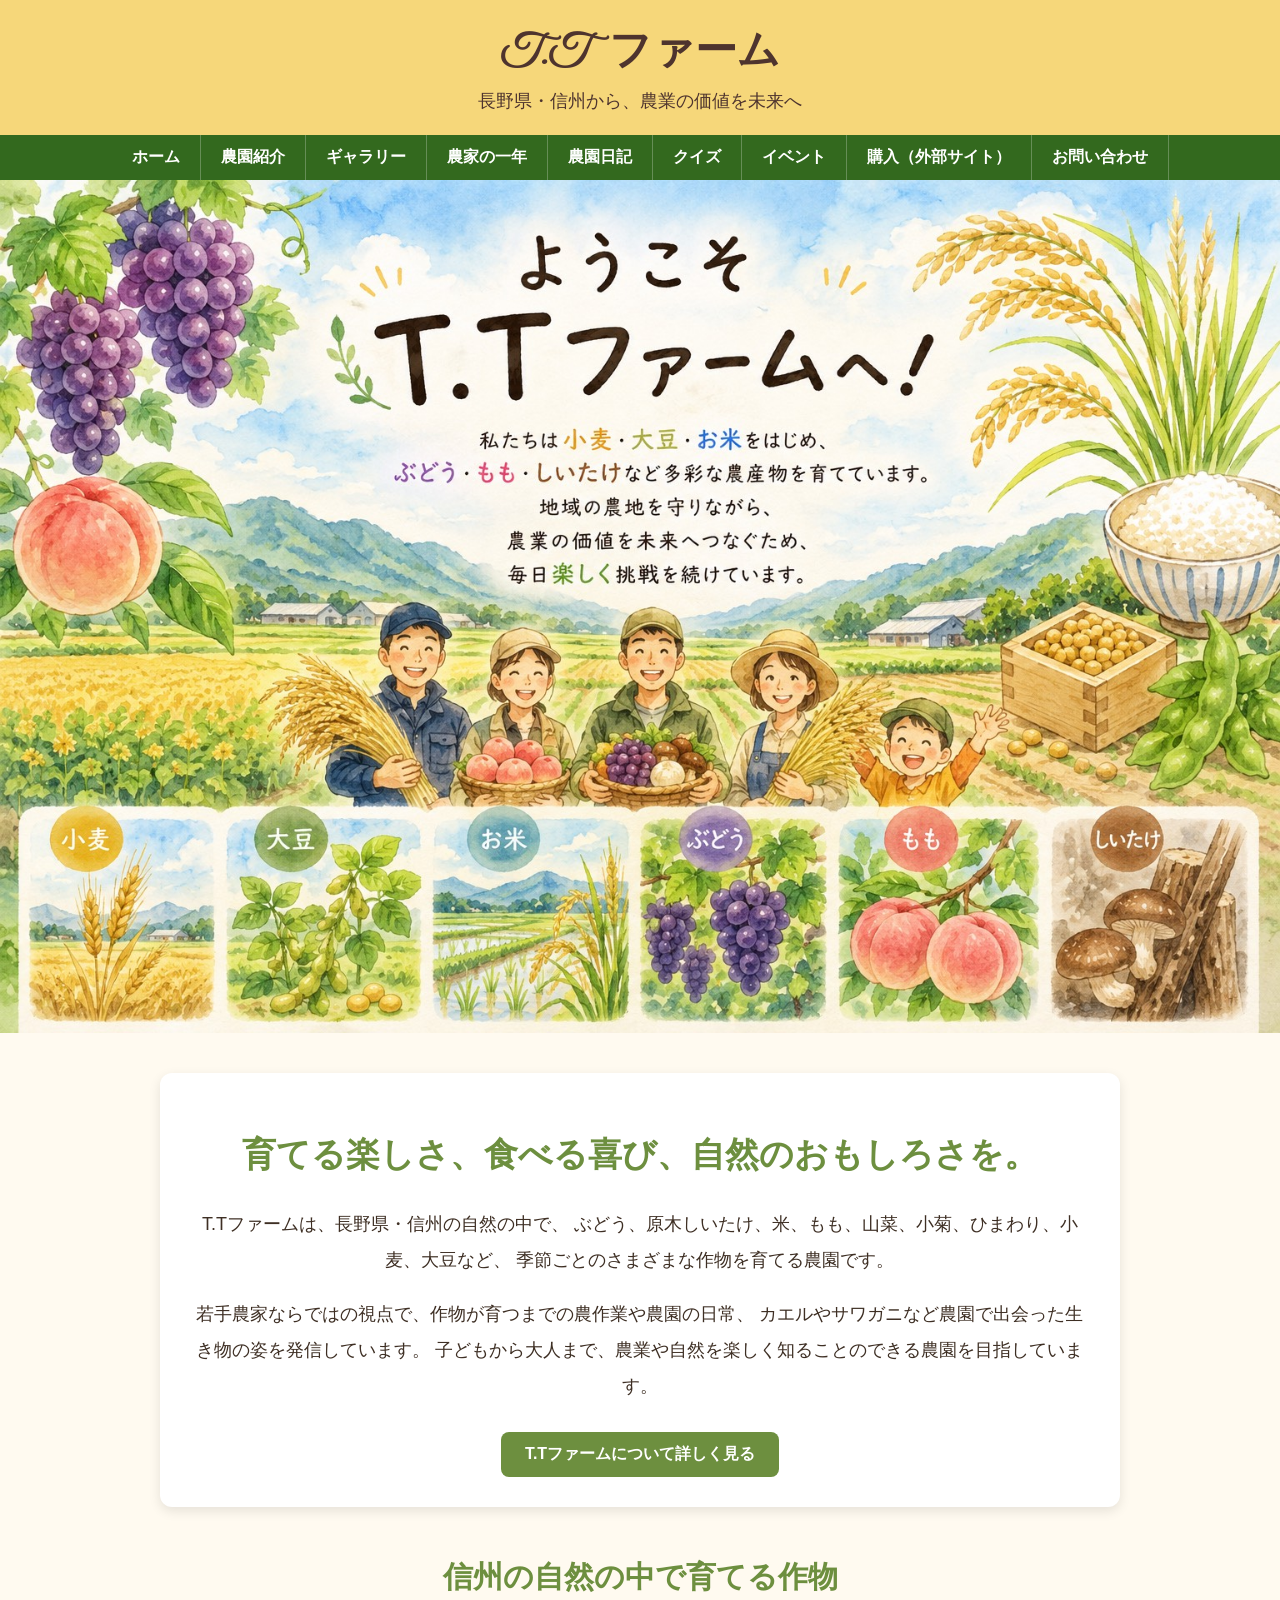
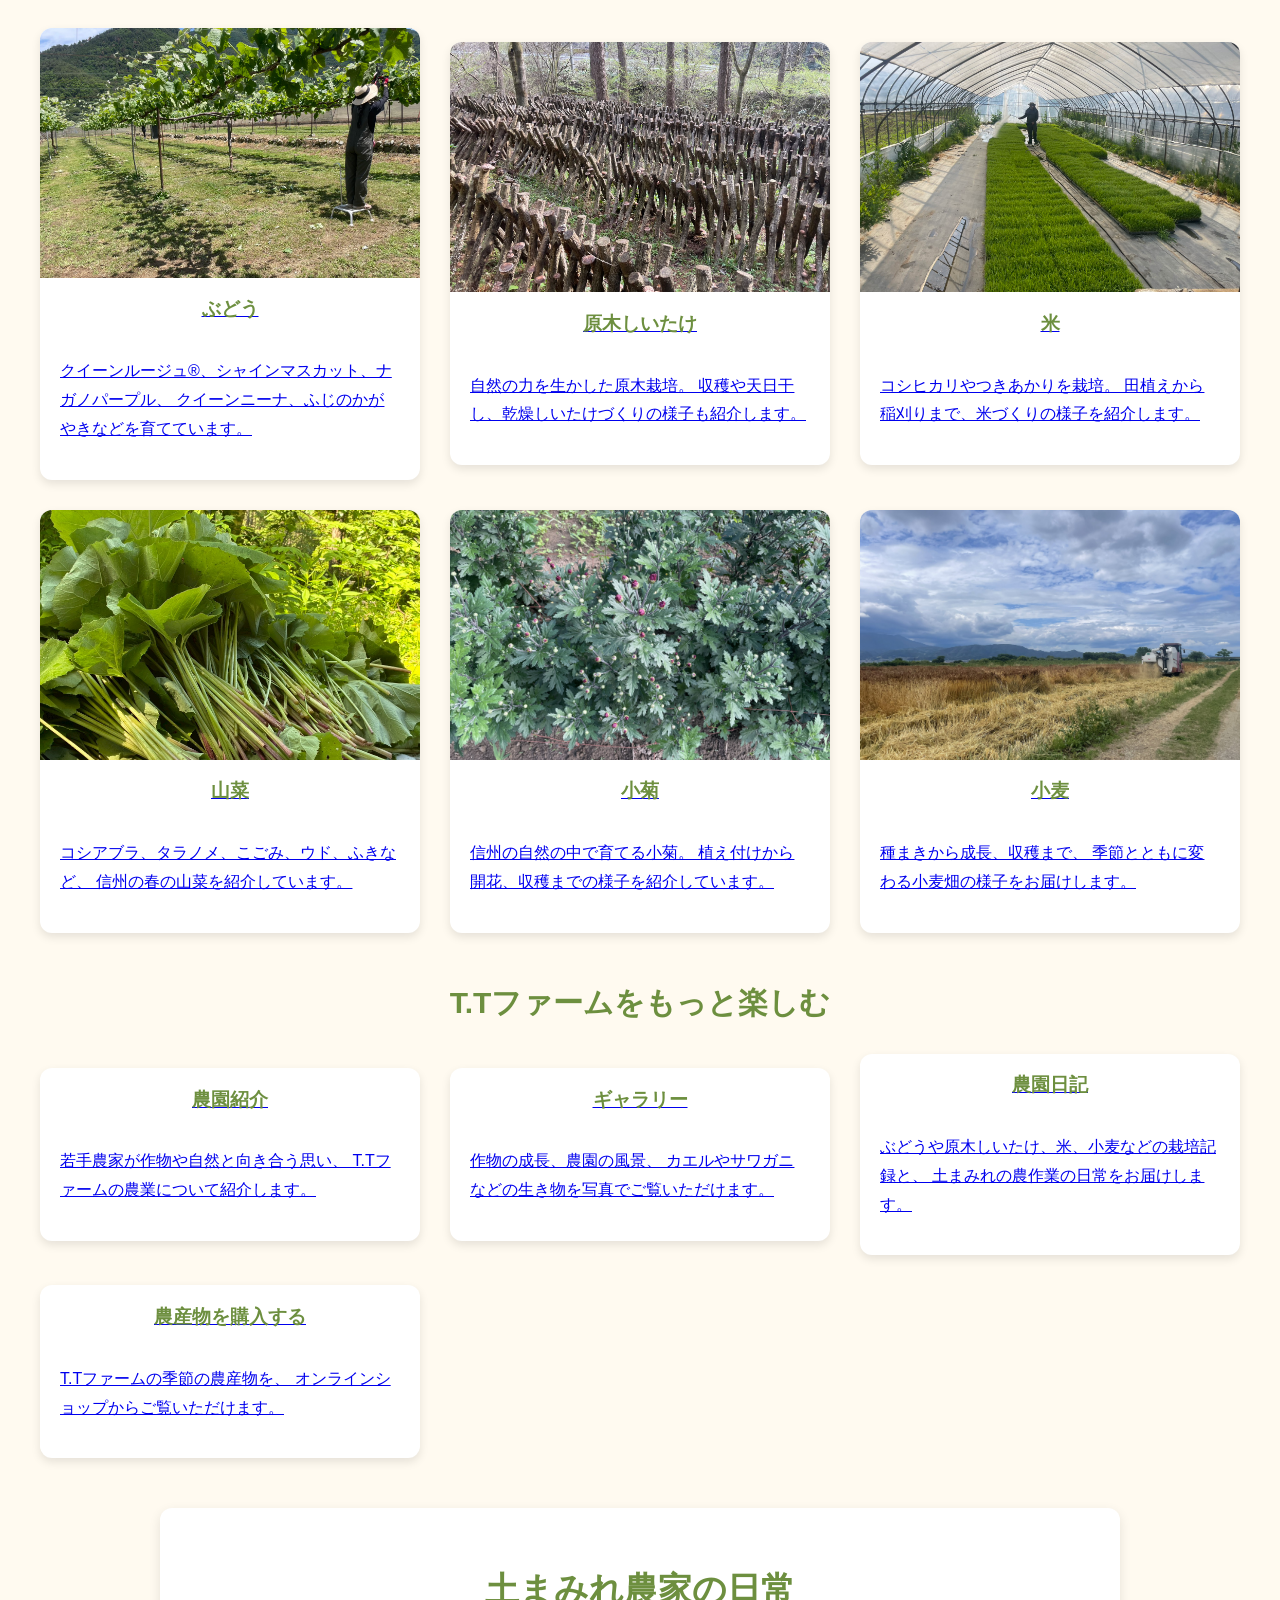
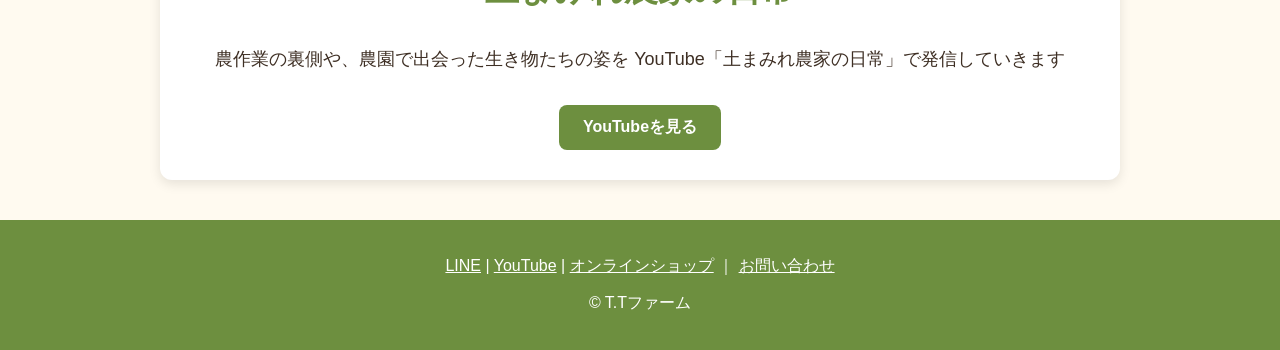
==== index.html @ b7b76517 "サイト更新" ====
<!DOCTYPE html>
<html lang="ja">
    <head>
        <meta charset="UTF-8">
        <meta name="viewport"
        content="width=device-width, initial-scale=1.0">
        <title>T.Tファーム｜長野県・信州の農園</title>

        <meta name="description" content="T.Tファームは長野県・信州でぶどう、原木しいたけ、米、もも、山菜、小菊、ひまわり、小麦、大豆などを育てる農園です。若手農家が農園日記や生き物の写真を通して、農業と自然の魅力を発信しています。">

        <link rel="canonical" href="https://tt-farm.com/">
        <link rel="preconnect" href="https://fonts.googleapis.com">
        <link rel="preconnect" href="https://fonts.gstatic.com" crossorigin>
        <link href="https://fonts.googleapis.com/css2?family=Great+Vibes&display=swap" rel="stylesheet">
        
        <!-- OGP -->
        <meta property="og:type" content="website">
        <meta property="og:site_name" content="T.Tファーム">
        <meta property="og:title" content="T.Tファーム｜長野県・信州の農園">
        <meta property="og:description"
        content="ぶどう、原木しいたけ、米、もも、山菜、小菊、ひまわり、小麦、大豆などを育てるT.Tファーム。農園日記や生き物の写真を通して、農業と自然の魅力を発信しています。">
        <meta property="og:url" content="https://tt-farm.com/">
        <meta property="og:image" content="https://tt-farm.com/images/main.jpg">
        <meta property="og:image:alt" content="T.Tファームの作物と農園の風景">
        <meta property="og:locale" content="ja_JP">

        <!-- Xなどで共有されたときの表示 -->
        <meta name="twitter:card" content="summary_large_image">
        <meta name="twitter:title" content="T.Tファーム｜長野県・信州の農園">
        <meta name="twitter:description"
        content="若手農家が作物を育て、農園の日常や生き物、農業の魅力を発信しています。">
        <meta name="twitter:image" content="https://tt-farm.com/images/main.jpg">

        <style>
            body{
                margin:0;
                font-family:"Yu Gothic","Hiragino Sans",sans-serif;
                background:#fffaf0;
                color:#3e2f24
            }

            header{
                background:#f6d77a;
                color:#4e342e;
                text-align:center;
                padding:22px;
            }

            header h1{
                margin:0;
                font-size:42px;
            }
            
            .logo-tt{
                font-family:'Great Vibes',cursive;
                margin-right:10px;
            }

            .logo-ja{
                font-family:"Yu Gothic","Hiragino Sans",sans-serif;
                font-weight:bold;
            }
             
            header p{
                margin:8px 0 0;
                font-size:18px;
            }

            .menu-button{
                display:none;
                position:fixed;
                top:30px;
                left:15px;
                z-index:1001;
                background:#33691E;
                color:white;
                border:none;
                font-size:28px;
                padding:8px 14px;
                cursor:pointer;
                border-radius:6px;
            }

            nav{
                background:#33691E;
                display:flex;
                justify-content:center;
                flex-wrap:wrap;
            }

            nav a{
                color:white;
                text-decoration:none;
                padding:12px 20px;
                font-weight:bold;
                border-right:1px solid
                rgba(255,255,255,0.25);
            }
            nav a:hover{
                background:#558B2F;
            }

            @media(max-width:768px){

                .menu-button{
                    display:block;
                }

                nav{
                    position:fixed;
                    top:0;
                    left:-260px;
                    width:240px;
                    height:100vh;
                    background:#33691E;
                    display:flex;
                    flex-direction:column;
                    justify-content:flex-start;
                    padding-top:70px;
                    transition:0.3s;
                    z-index:1000;
                }

                nav.open{
                    left:0;
                }

                nav a{
                    border-right:none;
                    border-bottom:1px solid rgba(255,255,255,0.25);
                    text-align:left;
                    padding:16px 20px;
                }
            }

            .hero{
                width:100%;                
            }

            .hero img{
                display:block;
                width:100%;
                height:auto;
            }
    
            .message{
                max-width:900px;
                margin:40px auto;
                padding:30px;
                text-align:center;
                background:white;
                border-radius:12px;
                box-shadow:0 4px 12px rgba(0,0,0,0.1);
            }

            .message h2{
                color:#6d8f3f;
                font-size:34px;
            }

            .message p{
                font-size:18px;
                line-height:2;
            }

            .main-link{
                display:inline-block;
                margin-top:10px;
                padding:12px 24px;
                border-radius:8px;
                background:#6d8f3f;
                color:white;
                text-decoration:none;
                font-weight:bold;
            }

            .main-link:hover{
                background:#33691E;
            }

            .home-section{
                max-width:1200px;
                margin:50px auto;
                padding:0 20px;
            }

            .home-section > h2{
                text-align:center;
                color:#6d8f3f;
                font-size:30px;
                margin-bottom:30px;
            }

            .cards{
                display:grid;
                grid-template-columns:repeat(3,1fr);
                gap:30px;
                align-items:stretch;
            }

            .card{
                max-width:500px;
                margin:auto;
                background:white;
                border-radius:12px;
                overflow:hidden;
                box-shadow:0 4px 10px rgba(0,0,0,0.1);
                display:flex;
                flex-direction:column;
            }

            .card img{
                width:100%;
                height:250px;
                object-fit:cover;
                display:block;
            }

            .card h3{
                text-align:center;
                color:#6d8f3f;
            } 

            .card p{
                padding:0 20px 20px;
                line-height:1.8;
                flex:1;
            }

            .link-card{
                cursor:pointer;
            }

            .link-card:hover{
                transform:translateY(-4px);
                transition:0.3s;
            }

            @media(max-width:900px){
                .cards{
                    grid-template-columns:repeat(2,1fr);
                }
            }

            @media(max-width:600px){
                .cards{
                    grid-template-columns:1fr;
                }
            }

            footer{
                background:#6d8f3f;
                color:white;
                text-align:center;
                padding:20px;
            }

            footer a{
                color:white;
            }

            @media(max-width:768px){
                header h1{
                    font-size:30px;
                }
                
                nav a{
                    width:100%;
                    text-align:center;
                    border-bottom:1px solid
                    rgba(255,255,255,0.2);
                }

                .message{
                    margin:25px 15px;
                }

                .message h2{
                    font-size:26px;
                }
            }
        </style>
        <!-- Google tag (gtag.js) -->
        <script async src="https://www.googletagmanager.com/gtag/js?id=G-S2LG05GGPD"></script>
        <script>
            window.dataLayer = window.dataLayer || [];
            function gtag(){dataLayer.push(arguments);}gtag('js',new Date());
            gtag('config', 'G-S2LG05GGPD');
        </script>
    </head>

    <body>

        <header>
            <h1>
                <span class="logo-tt">T.T</span>
                <span class="logo-ja">ファーム</span>
            </h1>
            <p>長野県・信州から、農業の価値を未来へ</p>
        </header>

        <button class="menu-button"
        onclick="toggleMenu()">≡</button>

        <nav id="nav-menu">
            <a href="index.html">ホーム</a>
            <a href="about.html">農園紹介</a>
            <a href="gallery.html">ギャラリー</a>
            <a href="year.html">農家の一年</a>
            <a href="diary.html">農園日記</a>
            <a href="quiz.html">クイズ</a>
            <a href="event.html">イベント</a>
            <a href="https://ttfarm.theshop.jp" target="_blank">購入（外部サイト）</a>
            <a href="contact.html">お問い合わせ</a>
        </nav>

        <section class="hero">
            <img src="images/main.jpg" alt="長野県・信州で農産物を育てるT.Tファーム">
        </section>

        <section class="message">
            <h2>育てる楽しさ、食べる喜び、自然のおもしろさを。</h2>

            <p>
                T.Tファームは、長野県・信州の自然の中で、
                ぶどう、原木しいたけ、米、もも、山菜、小菊、ひまわり、小麦、大豆など、
                季節ごとのさまざまな作物を育てる農園です。
            </p>

            <p>
                若手農家ならではの視点で、作物が育つまでの農作業や農園の日常、
                カエルやサワガニなど農園で出会った生き物の姿を発信しています。
                子どもから大人まで、農業や自然を楽しく知ることのできる農園を目指しています。
            </p>

            <a class="main-link" href="about.html">T.Tファームについて詳しく見る</a>
        </section>

        <section class="home-section">
            <h2>信州の自然の中で育てる作物</h2>
            <div class="cards">
                <a class="card link-card" href="gallery.html?category=grape">
                    <img src="images/grape.jpg" alt="長野県・信州で育てるT.Tファームのぶどう">
                    <h3>ぶどう</h3>
                    <p>
                        クイーンルージュ®、シャインマスカット、ナガノパープル、
                        クイーンニーナ、ふじのかがやきなどを育てています。
                    </p>
                </a>

                <a class="card link-card" href="gallery.html?category=shiitake">
                    <img src="images/shiitake.jpg" alt="T.Tファームで育てる原木しいたけ">
                    <h3>原木しいたけ</h3>
                    <p>
                        自然の力を生かした原木栽培。
                        収穫や天日干し、乾燥しいたけづくりの様子も紹介します。
                    </p>
                </a>

                <a class="card link-card" href="gallery.html?category=rice">
                    <img src="images/rice.jpg" alt="長野県・信州で育てるT.Tファームの米">
                    <h3>米</h3>
                    <p>
                        コシヒカリやつきあかりを栽培。
                        田植えから稲刈りまで、米づくりの様子を紹介します。
                    </p>
                </a>

                <a class="card link-card" href="gallery.html?category=sansai">
                    <img src="images/sansai.jpg" alt="長野県・信州で採れる春の山菜">
                    <h3>山菜</h3>
                    <p>
                        コシアブラ、タラノメ、こごみ、ウド、ふきなど、
                        信州の春の山菜を紹介しています。
                    </p>
                </a>

                <a class="card link-card" href="gallery.html?category=chrysanthemum">
                    <img src="images/chrysanthemum.jpg" alt="長野県・信州で育てるT.Tファームの小菊">
                    <h3>小菊</h3>
                    <p>
                        信州の自然の中で育てる小菊。
                        植え付けから開花、収穫までの様子を紹介しています。
                    </p>
                </a>

                <a class="card link-card" href="gallery.html?category=wheat">
                    <img src="images/wheat.jpg" alt="長野県・信州の畑で育つ小麦">
                    <h3>小麦</h3>
                    <p>
                        種まきから成長、収穫まで、
                        季節とともに変わる小麦畑の様子をお届けします。
                    </p>
                </a>
            </div>

        </section>
        
        <section class="home-section">
            <h2>T.Tファームをもっと楽しむ</h2>

            <div class="cards">
                <a class="card link-card" href="about.html">
                    <h3>農園紹介</h3>
                    <p>
                        若手農家が作物や自然と向き合う思い、
                        T.Tファームの農業について紹介します。
                    </p>
                </a>

                <a class="card link-card" href="gallery.html">
                    <h3>ギャラリー</h3>
                    <p>
                        作物の成長、農園の風景、
                        カエルやサワガニなどの生き物を写真でご覧いただけます。
                    </p>
                </a>

                <a class="card link-card" href="diary.html">
                    <h3>農園日記</h3>
                    <p>
                        ぶどうや原木しいたけ、米、小麦などの栽培記録と、
                        土まみれの農作業の日常をお届けします。
                    </p>
                </a>

                <a class="card link-card" href="https://ttfarm.theshop.jp" target="_blank" rel="noopener noreferrer">
                    <h3>農産物を購入する</h3>
                    <p>
                        T.Tファームの季節の農産物を、
                        オンラインショップからご覧いただけます。
                    </p>
                </a>
            </div>

        </section>

        <section class="message">
            <h2>土まみれ農家の日常</h2>
            <p>
                農作業の裏側や、農園で出会った生き物たちの姿を
                YouTube「土まみれ農家の日常」で発信していきます
            </p>
            <a class="main-link" href="https://youtube.com/channel/UCWCrfZPdQvZXiJXD6ffQQnA?si=4Xva8m6RVkRZvQrc" target="_blank" rel="noopener noreferrer">
                YouTubeを見る
            </a>
        </section>
     
        <footer>
            <p>
                <a href="https://lin.ee/XFZeWaB">LINE</a> |
                <a href="https://youtube.com/channel/UCWCrfZPdQvZXiJXD6ffQQnA?si=4Xva8m6RVkRZvQrc">YouTube</a> |
                <a href="https://ttfarm.theshop.jp">オンラインショップ</a> ｜
                <a href="contact.html">お問い合わせ</a>
            </p>

            <p>© T.Tファーム</p>
        </footer>
       
        <script>
            function toggleMenu(){
                const menu =
                document.getElementById("nav-menu");
                menu.classList.toggle("open");
            }
        </script>

    </body>
</html>
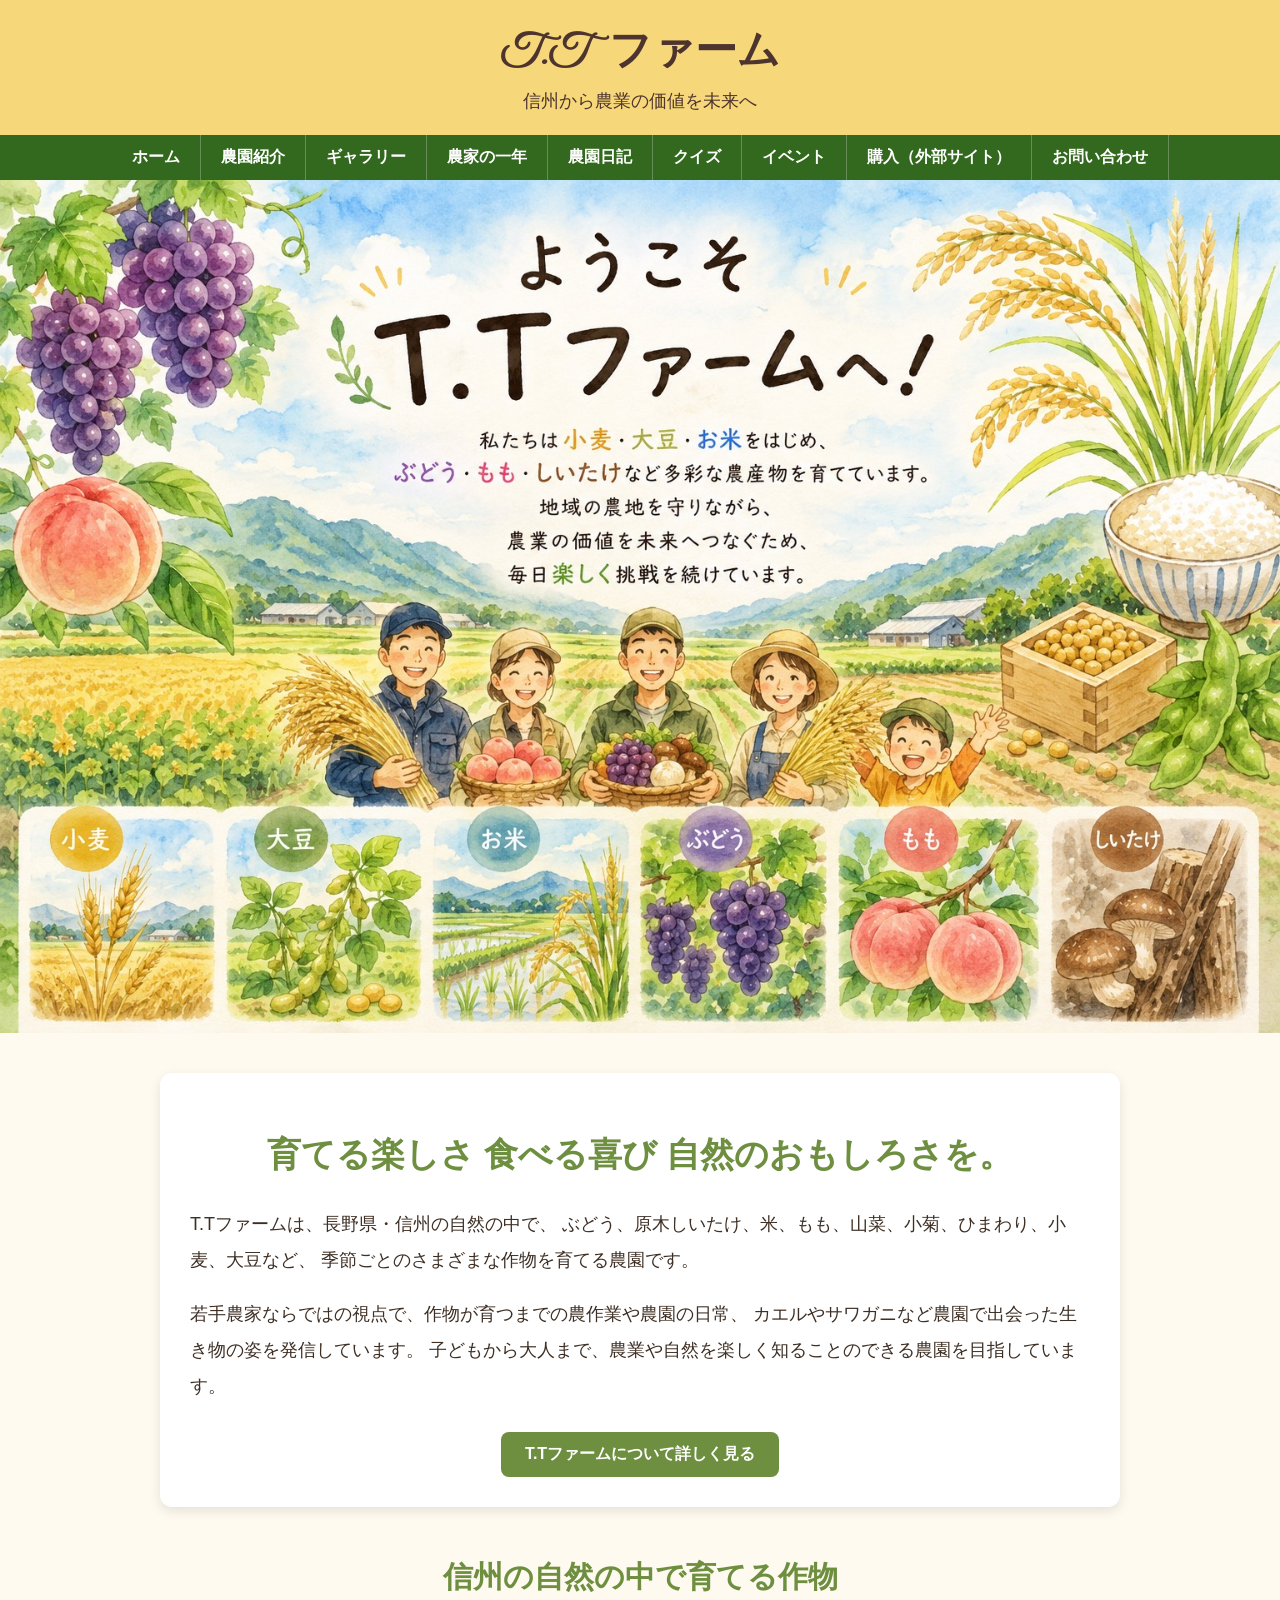
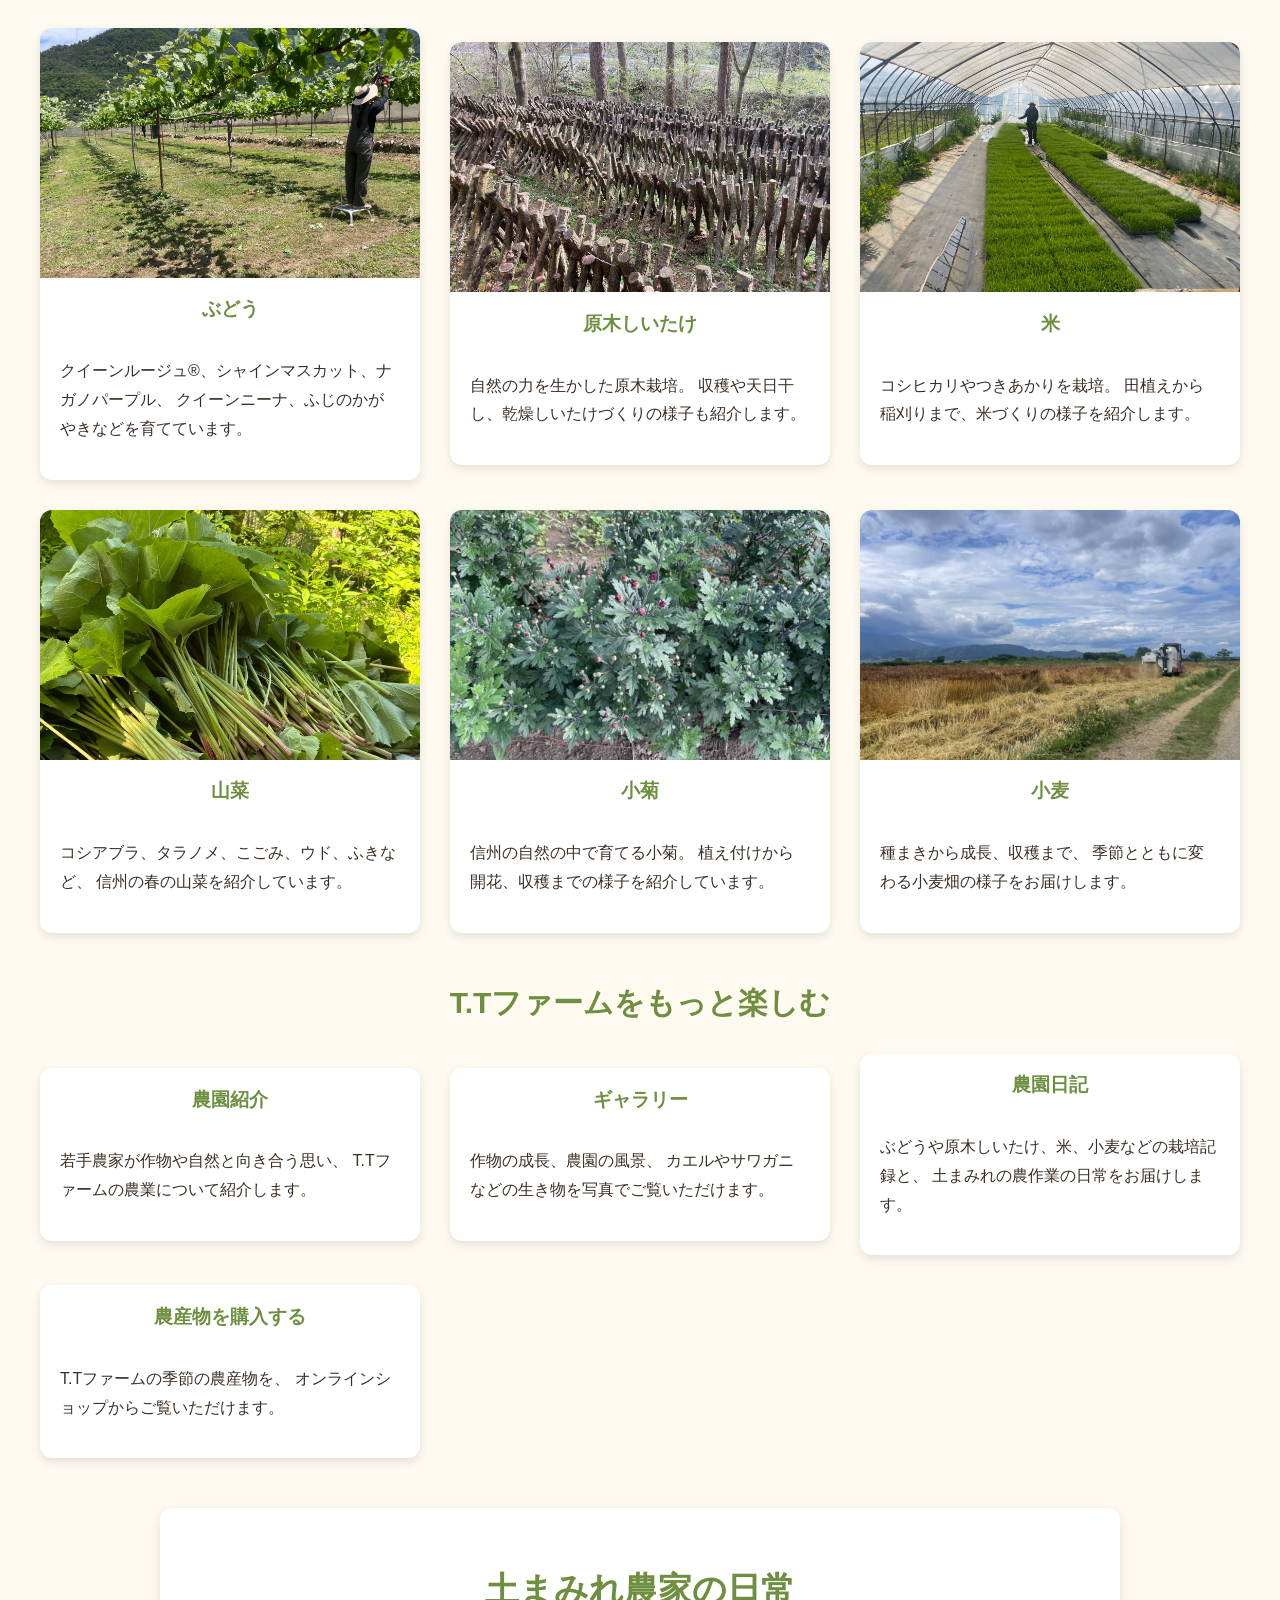
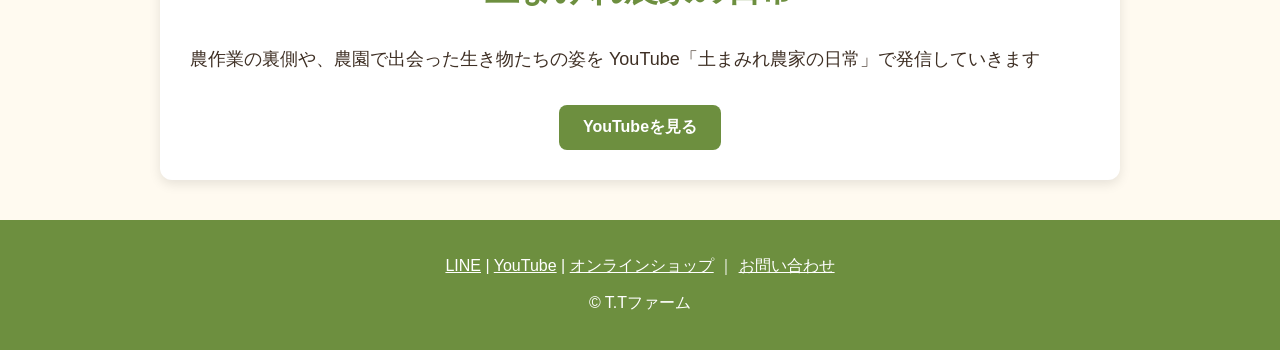
==== commit 3e12ad44: "サイト更新" ====
--- a/index.html
+++ b/index.html
@@ -161,6 +161,7 @@
             .message p{
                 font-size:18px;
                 line-height:2;
+                text-align:left;
             }
 
             .main-link{
@@ -207,6 +208,8 @@
                 box-shadow:0 4px 10px rgba(0,0,0,0.1);
                 display:flex;
                 flex-direction:column;
+                color:#3e2f24;
+                text-decoration:none;
             }
 
             .card img{
@@ -296,7 +299,7 @@
                 <span class="logo-tt">T.T</span>
                 <span class="logo-ja">ファーム</span>
             </h1>
-            <p>長野県・信州から、農業の価値を未来へ</p>
+            <p>信州から農業の価値を未来へ</p>
         </header>
 
         <button class="menu-button"
@@ -319,7 +322,9 @@
         </section>
 
         <section class="message">
-            <h2>育てる楽しさ、食べる喜び、自然のおもしろさを。</h2>
+            <h2>育てる楽しさ
+                食べる喜び
+                自然のおもしろさを。</h2>
 
             <p>
                 T.Tファームは、長野県・信州の自然の中で、
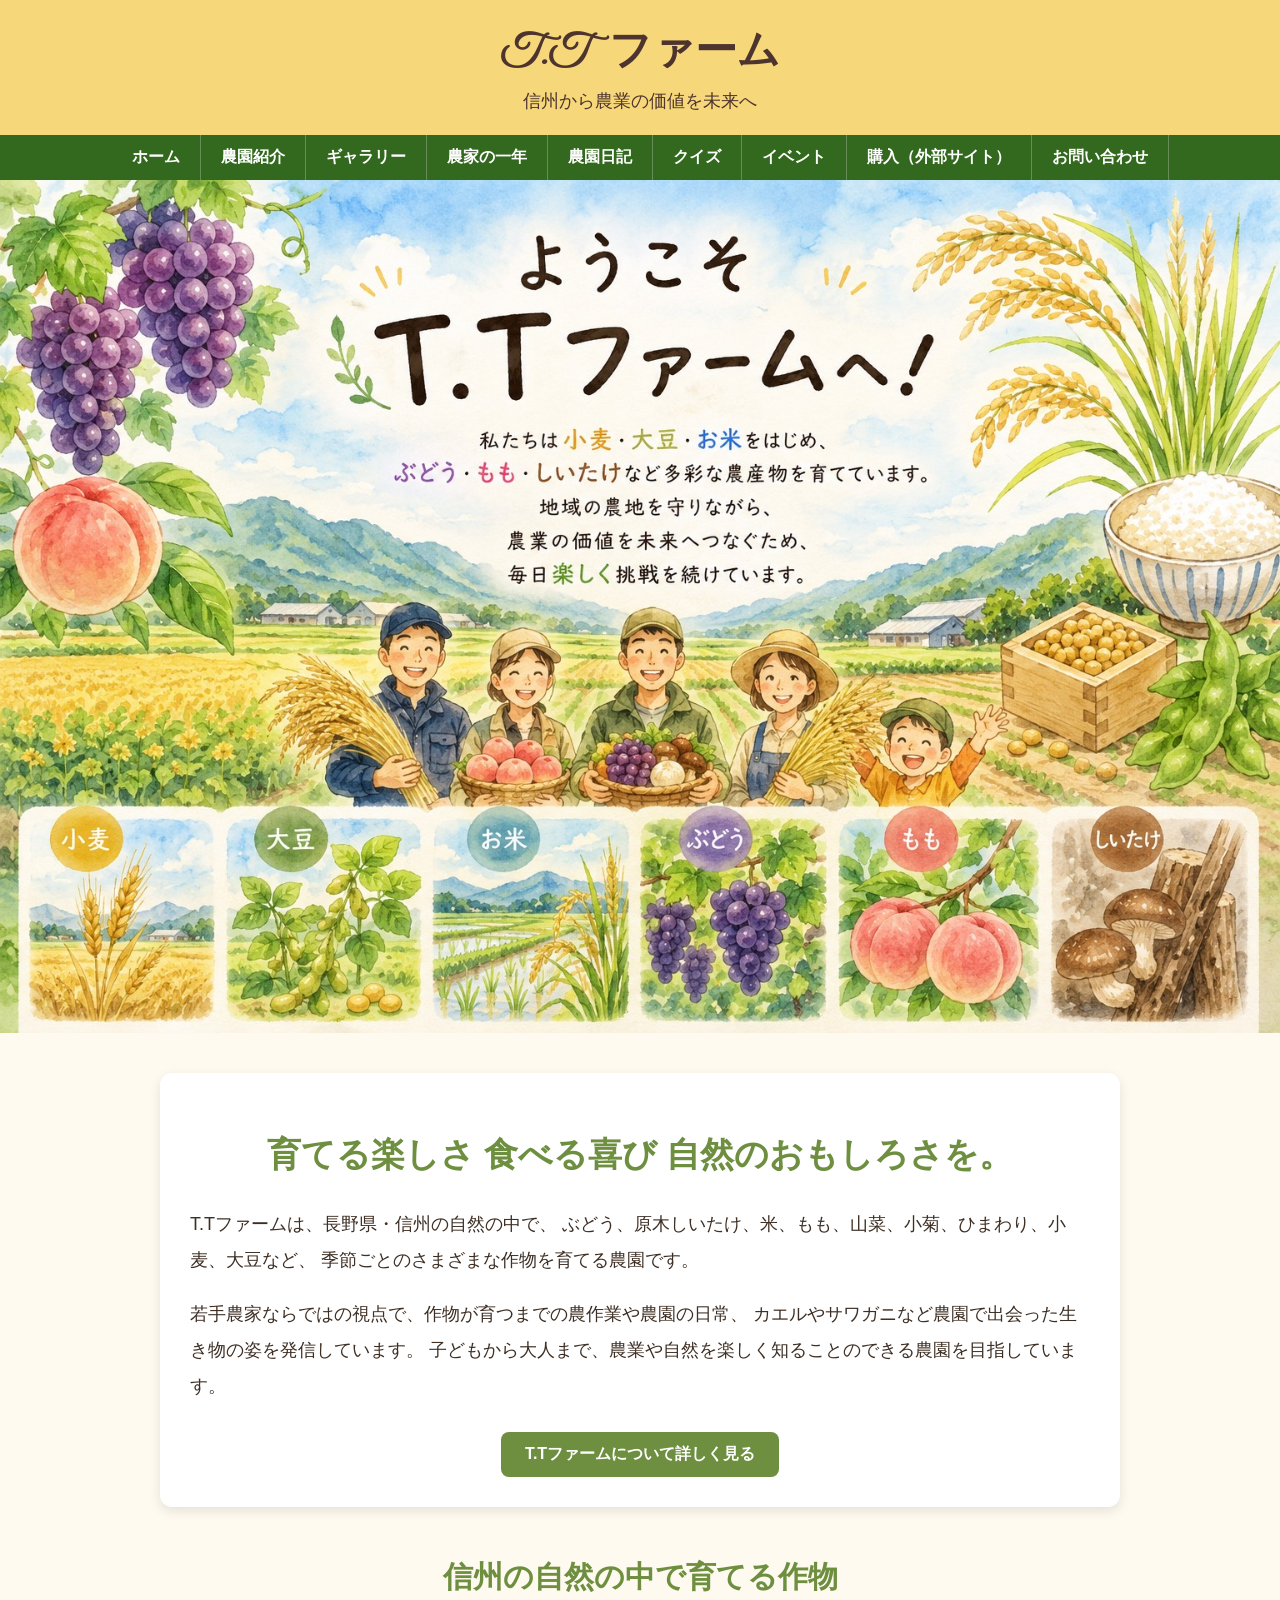
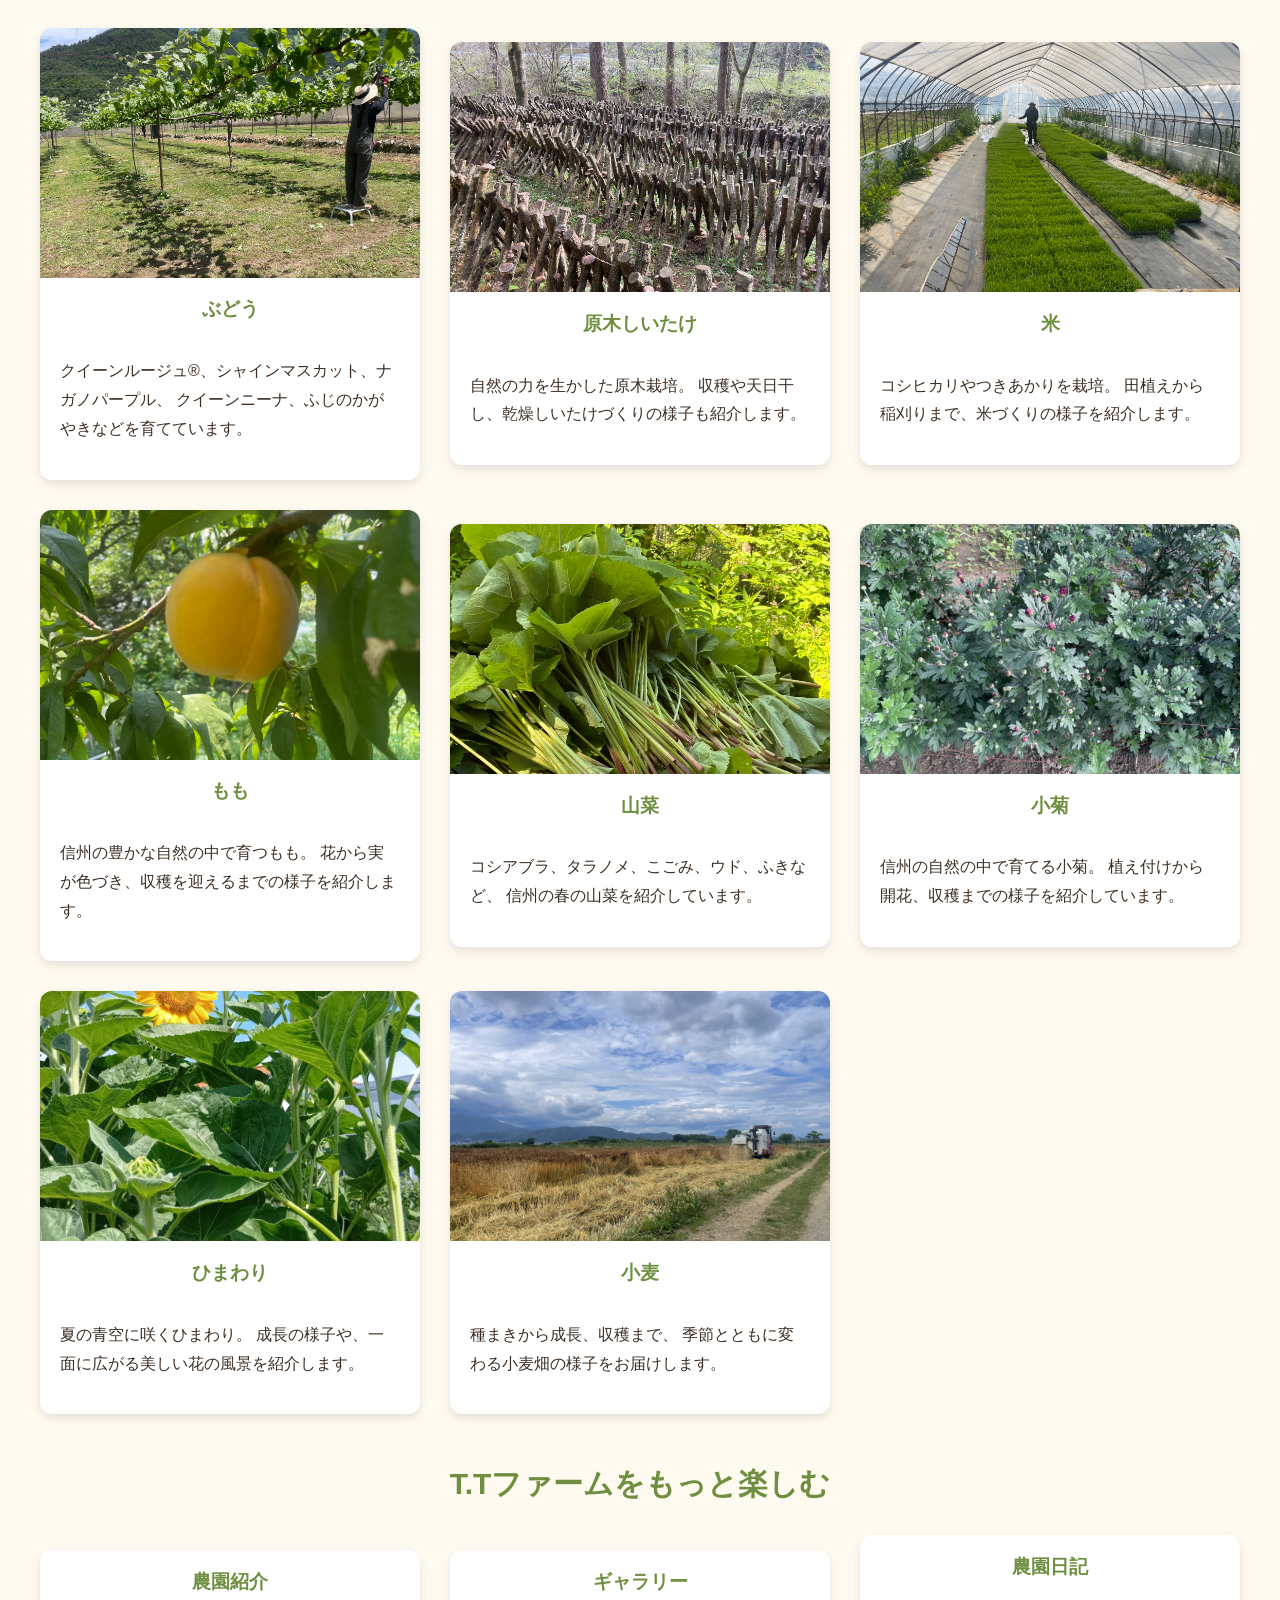
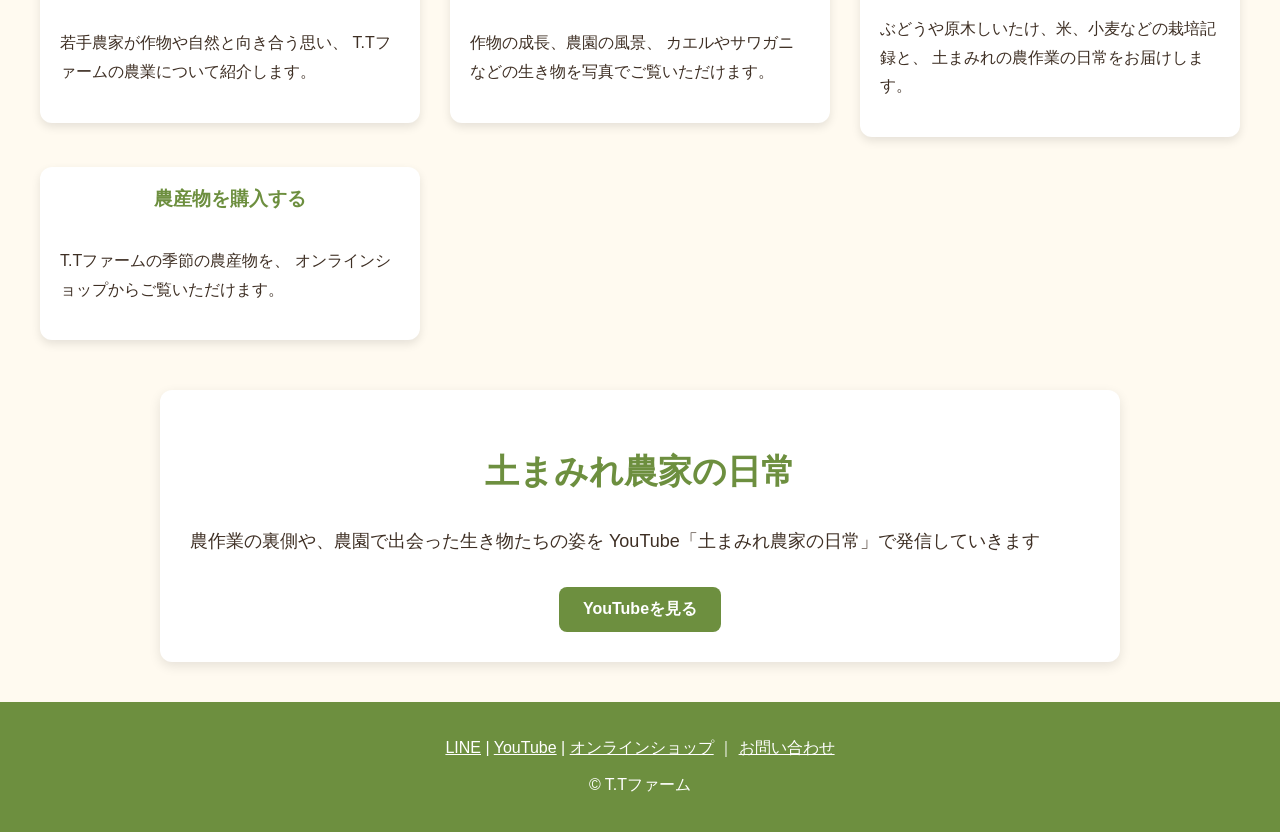
==== commit 3607d75d: "サイト更新" ====
--- a/index.html
+++ b/index.html
@@ -290,6 +290,73 @@
             function gtag(){dataLayer.push(arguments);}gtag('js',new Date());
             gtag('config', 'G-S2LG05GGPD');
         </script>
+        <script type="application/ld+json">
+            {
+                "@context": "https://schema.org",
+                "@type": "LocalBusiness",
+                "@id": "https://tt-farm.com/#localbusiness",
+
+                "name": "T.Tファーム",
+                "alternateName": "T.T Farm",
+
+                "description": "長野県で、ぶどう、原木しいたけ、米、もも、山菜、小麦、大豆、小菊、ひまわりなどを生産・販売する営農生産組合です。信州の豊かな自然の中で育てた農産物を全国へお届けするとともに、農業の魅力を伝える情報発信にも取り組んでいます。",
+
+                "url": "https://tt-farm.com/",
+
+                "logo": {
+                    "@type": "ImageObject",
+                    "url": "https://tt-farm.com/images/logo.jpg"
+                },
+
+                "image": [
+                    "https://tt-farm.com/images/main.jpg"
+                ],
+
+                "telephone": "+81-26-293-8062",
+
+                "address": {
+                    "@type": "PostalAddress",
+                    "postalCode": "388-8004",
+                    "addressRegion": "長野県",
+                    "addressLocality": "長野市",
+                    "streetAddress": "篠ノ井会３４５ー５",
+                    "addressCountry": "JP"
+                },
+
+                "hasMap": "https://maps.app.goo.gl/keGDidiptkLCkjaq7",
+
+                "areaServed": [
+                    {
+                        "@type": "AdministrativeArea",
+                        "name": "長野県"
+                    },
+                    {
+                        "@type": "Country",
+                        "name": "日本"
+                    }
+                ],
+
+                "knowsAbout": [
+                    "ぶどう栽培",
+                    "原木しいたけ栽培",
+                    "米づくり",
+                    "もも栽培",
+                    "山菜",
+                    "小麦栽培",
+                    "大豆栽培",
+                    "小菊栽培",
+                    "ひまわり栽培",
+                    "農産物販売"
+                ],
+
+                "sameAs": [
+                    "https://ttfarm.theshop.jp/",
+                    "https://lin.ee/XFZeWaB",
+                    "https://www.youtube.com/channel/UCWCrfZPdQvZXiJXD6ffQQnA?si=4Xva8m6RVkRZvQrc",
+                    "https://share.google/Ee8wyCU3ZFqq3oBSU"
+                ]
+            }
+        </script>
     </head>
 
     <body>
@@ -371,6 +438,15 @@
                     </p>
                 </a>
 
+                <a class="card link-card" href="gallery.html?category=peach">
+                    <img src="images/peach.jpg" alt="長野県・信州で育てるT.Tファームのもも">
+                    <h3>もも</h3>
+                    <p>
+                        信州の豊かな自然の中で育つもも。
+                        花から実が色づき、収穫を迎えるまでの様子を紹介します。
+                    </p>
+                </a>
+
                 <a class="card link-card" href="gallery.html?category=sansai">
                     <img src="images/sansai.jpg" alt="長野県・信州で採れる春の山菜">
                     <h3>山菜</h3>
@@ -386,6 +462,15 @@
                     <p>
                         信州の自然の中で育てる小菊。
                         植え付けから開花、収穫までの様子を紹介しています。
+                    </p>
+                </a>
+
+                <a class="card link-card" href="gallery.html?category=sunflower">
+                    <img src="images/sunflower.jpg" alt="長野県・信州で育てるT.Tファームのひまわり">
+                    <h3>ひまわり</h3>
+                    <p>
+                        夏の青空に咲くひまわり。
+                        成長の様子や、一面に広がる美しい花の風景を紹介します。
                     </p>
                 </a>
 
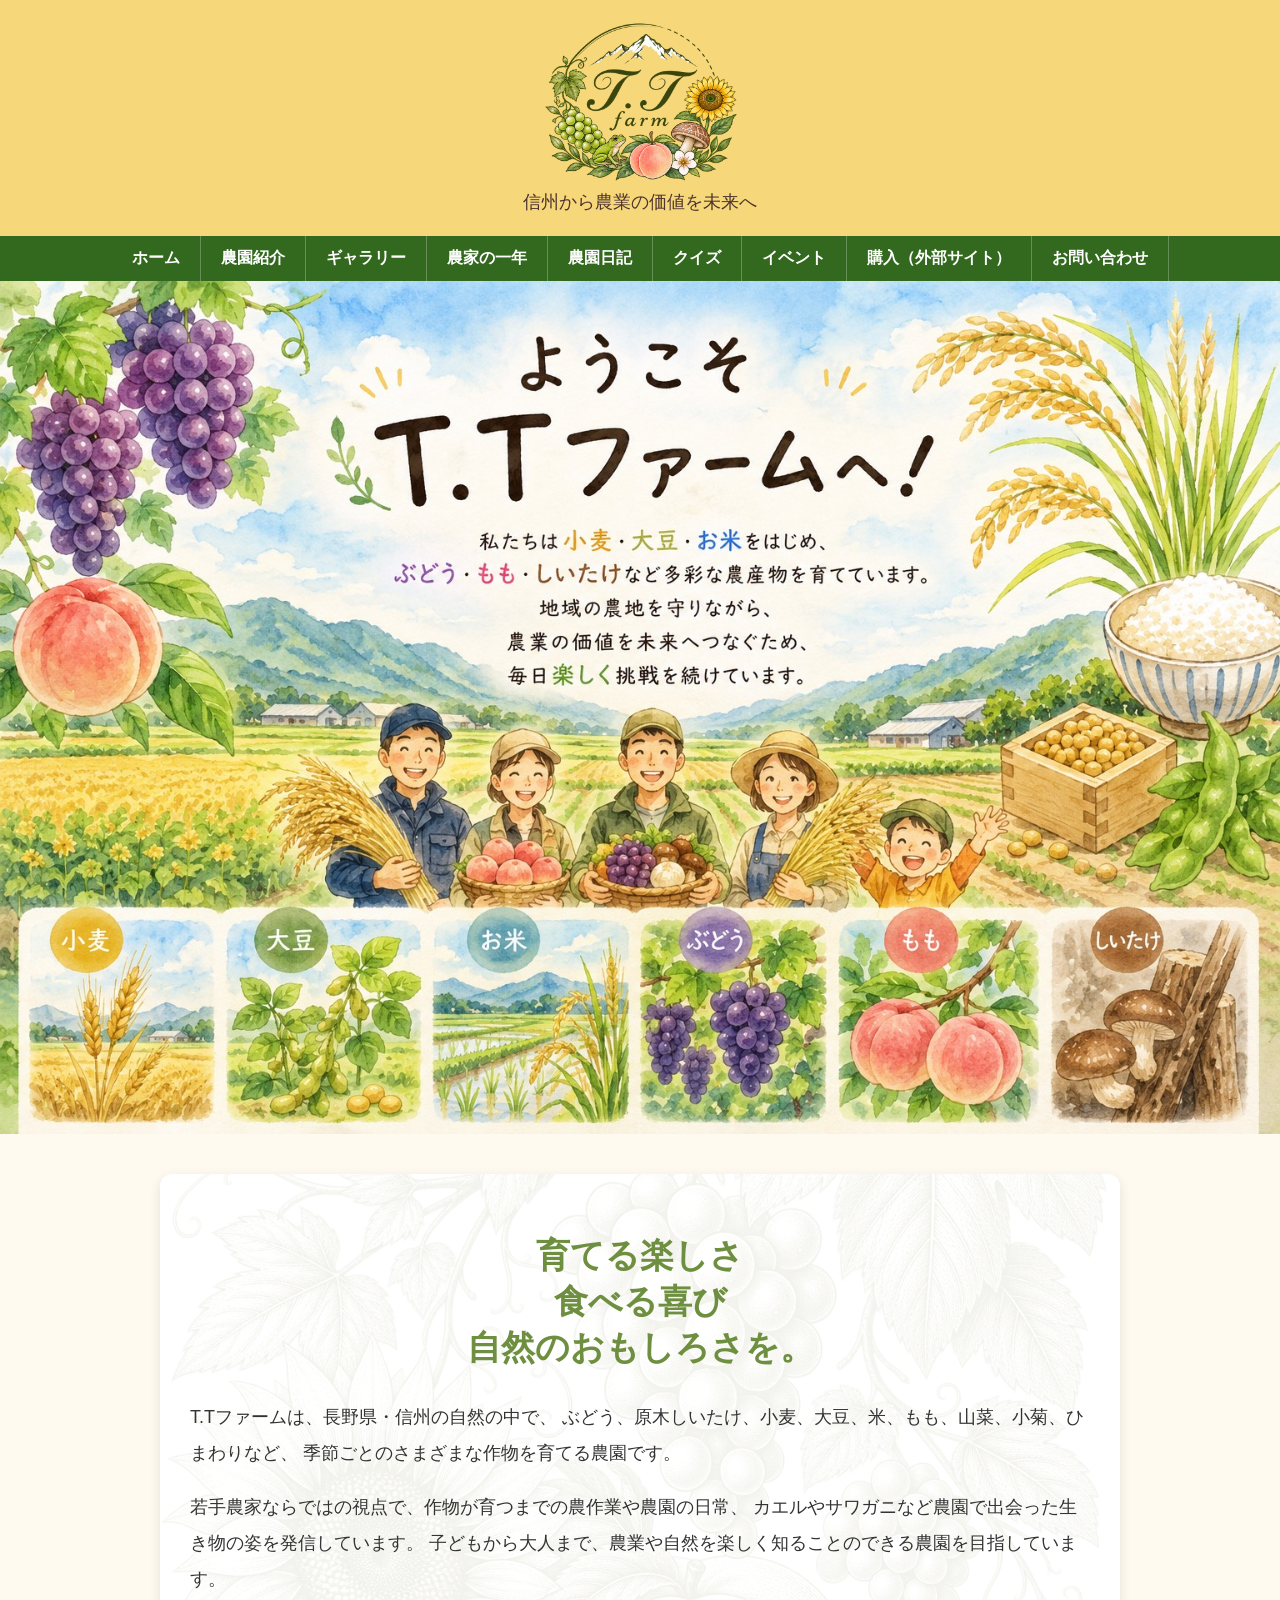
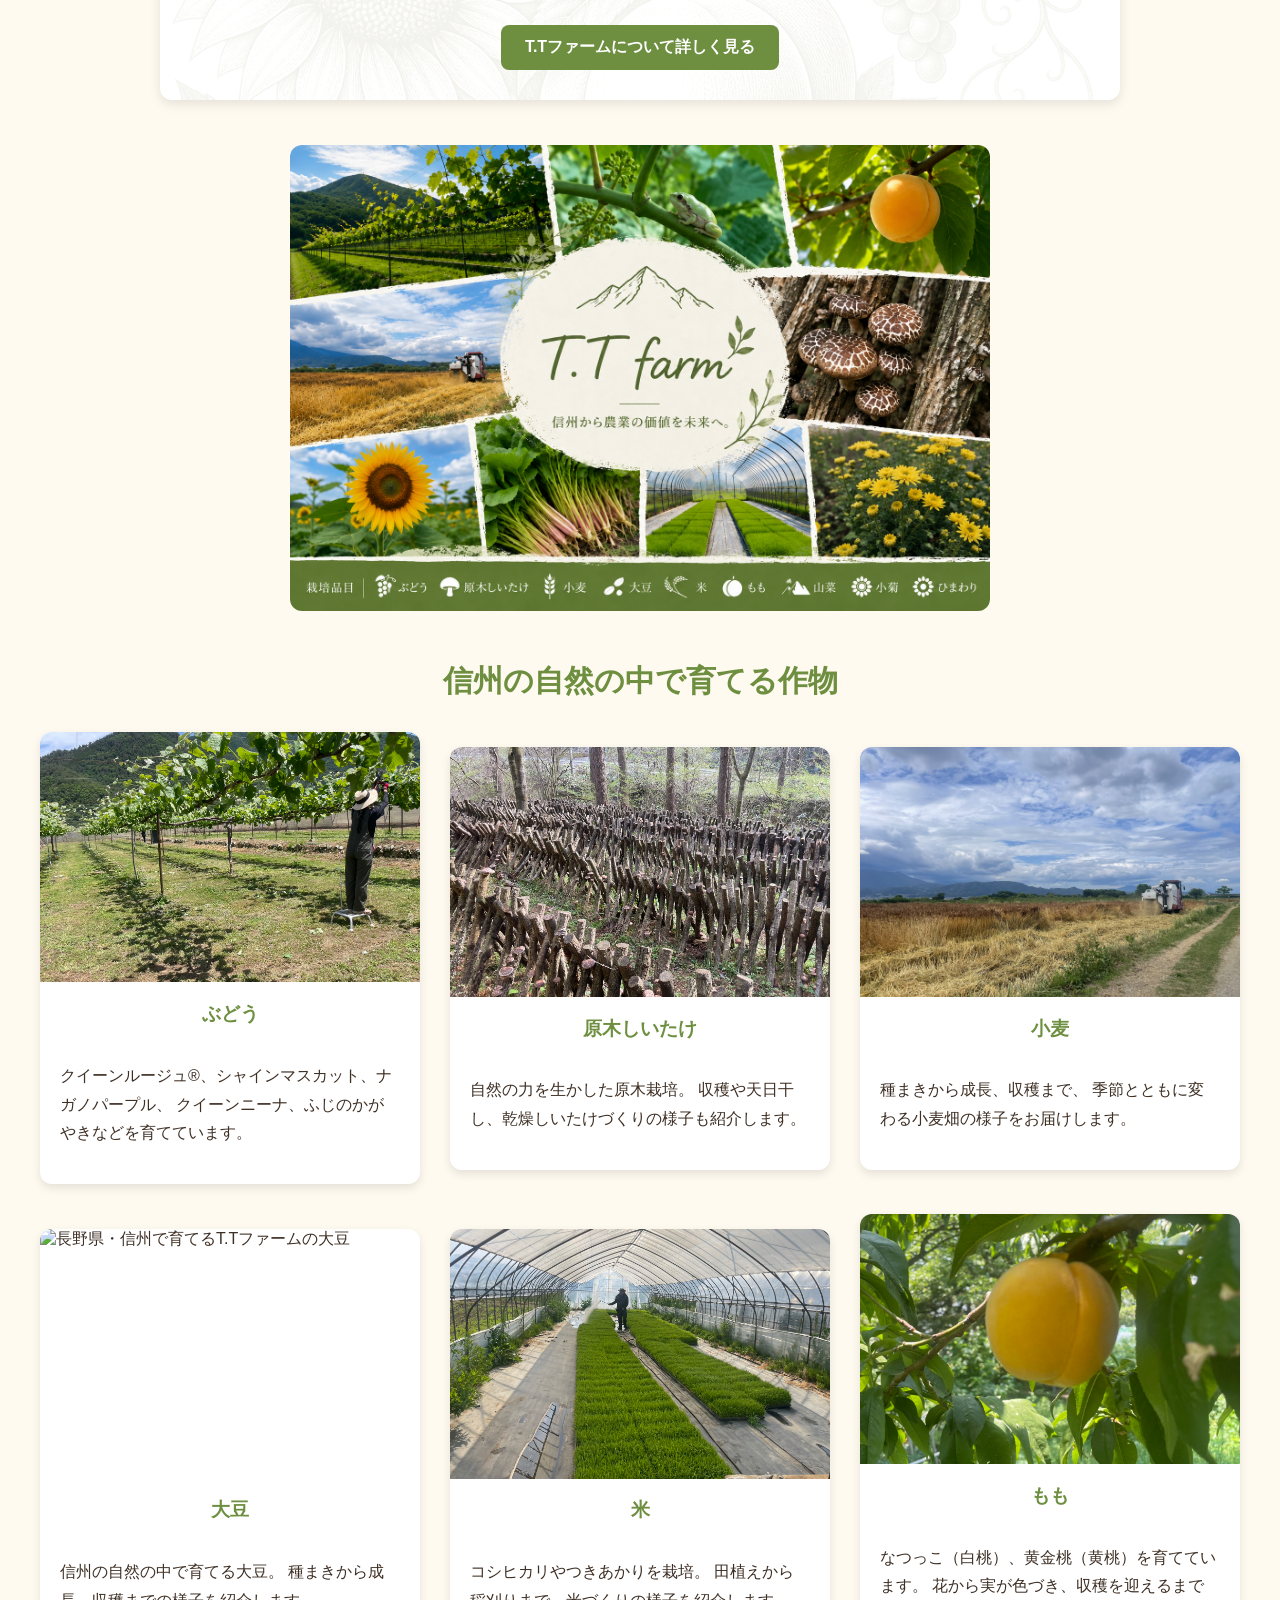
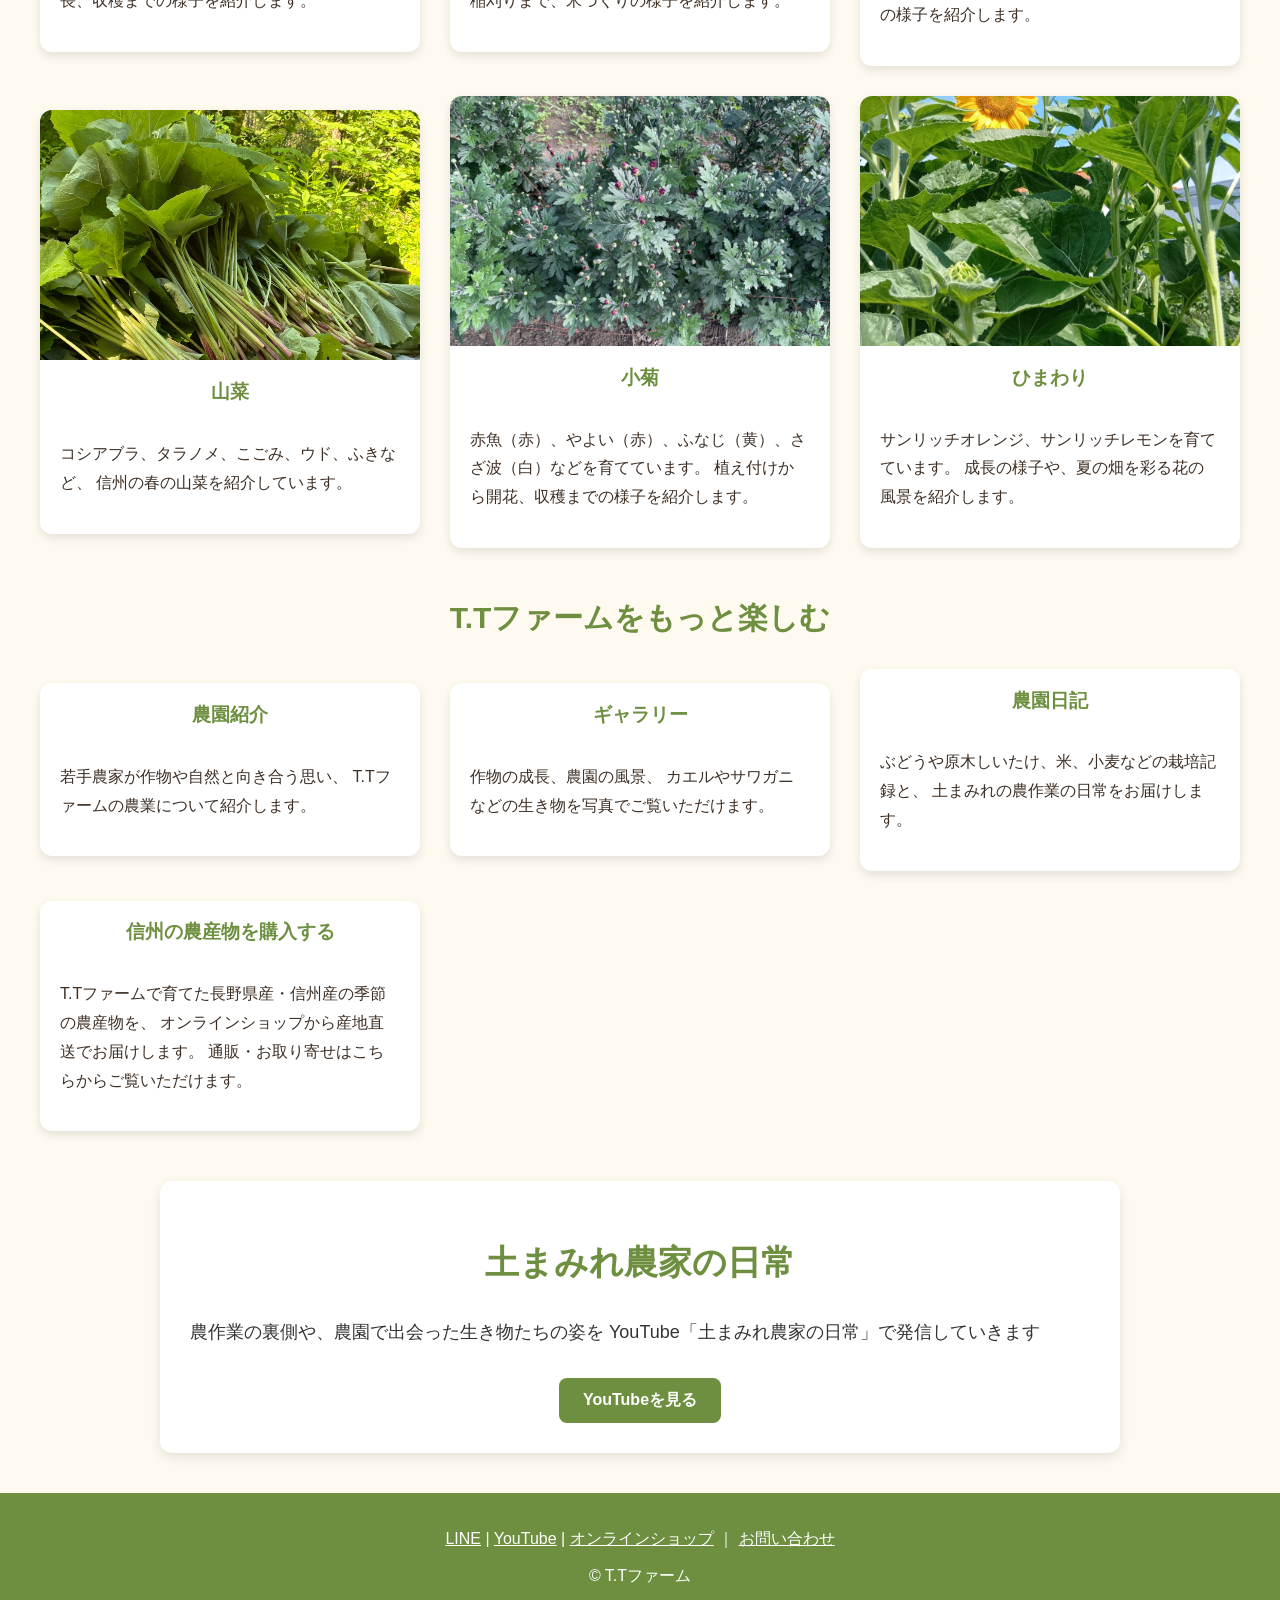
==== commit c5ea1cac: "サイト更新" ====
--- a/index.html
+++ b/index.html
@@ -12,13 +12,14 @@
         <link rel="preconnect" href="https://fonts.googleapis.com">
         <link rel="preconnect" href="https://fonts.gstatic.com" crossorigin>
         <link href="https://fonts.googleapis.com/css2?family=Great+Vibes&display=swap" rel="stylesheet">
+        <link rel="stylesheet" href="css/style.css">
         
         <!-- OGP -->
         <meta property="og:type" content="website">
         <meta property="og:site_name" content="T.Tファーム">
         <meta property="og:title" content="T.Tファーム｜長野県・信州の農園">
         <meta property="og:description"
-        content="ぶどう、原木しいたけ、米、もも、山菜、小菊、ひまわり、小麦、大豆などを育てるT.Tファーム。農園日記や生き物の写真を通して、農業と自然の魅力を発信しています。">
+        content="ぶどう、原木しいたけ、小麦、大豆、米、もも、山菜、小菊、ひまわりなどを育てるT.Tファーム。農園日記や生き物の写真を通して、農業と自然の魅力を発信しています。">
         <meta property="og:url" content="https://tt-farm.com/">
         <meta property="og:image" content="https://tt-farm.com/images/main.jpg">
         <meta property="og:image:alt" content="T.Tファームの作物と農園の風景">
@@ -32,105 +33,13 @@
         <meta name="twitter:image" content="https://tt-farm.com/images/main.jpg">
 
         <style>
-            body{
-                margin:0;
-                font-family:"Yu Gothic","Hiragino Sans",sans-serif;
-                background:#fffaf0;
-                color:#3e2f24
-            }
-
-            header{
-                background:#f6d77a;
-                color:#4e342e;
-                text-align:center;
-                padding:22px;
-            }
-
-            header h1{
-                margin:0;
-                font-size:42px;
-            }
-            
-            .logo-tt{
-                font-family:'Great Vibes',cursive;
-                margin-right:10px;
-            }
-
-            .logo-ja{
-                font-family:"Yu Gothic","Hiragino Sans",sans-serif;
-                font-weight:bold;
-            }
-             
-            header p{
-                margin:8px 0 0;
-                font-size:18px;
-            }
-
-            .menu-button{
-                display:none;
-                position:fixed;
-                top:30px;
-                left:15px;
-                z-index:1001;
-                background:#33691E;
-                color:white;
-                border:none;
-                font-size:28px;
-                padding:8px 14px;
-                cursor:pointer;
-                border-radius:6px;
-            }
-
-            nav{
-                background:#33691E;
-                display:flex;
-                justify-content:center;
-                flex-wrap:wrap;
-            }
-
-            nav a{
-                color:white;
-                text-decoration:none;
-                padding:12px 20px;
-                font-weight:bold;
-                border-right:1px solid
-                rgba(255,255,255,0.25);
-            }
-            nav a:hover{
-                background:#558B2F;
-            }
-
-            @media(max-width:768px){
-
-                .menu-button{
-                    display:block;
-                }
-
-                nav{
-                    position:fixed;
-                    top:0;
-                    left:-260px;
-                    width:240px;
-                    height:100vh;
-                    background:#33691E;
-                    display:flex;
-                    flex-direction:column;
-                    justify-content:flex-start;
-                    padding-top:70px;
-                    transition:0.3s;
-                    z-index:1000;
-                }
-
-                nav.open{
-                    left:0;
-                }
-
-                nav a{
-                    border-right:none;
-                    border-bottom:1px solid rgba(255,255,255,0.25);
-                    text-align:left;
-                    padding:16px 20px;
-                }
+
+            .home-logo{
+                display:block;
+                width:240px;
+                max-width:70vw;
+                height:auto;
+                margin:0 auto;
             }
 
             .hero{
@@ -141,6 +50,28 @@
                 display:block;
                 width:100%;
                 height:auto;
+            }
+
+            .message-with-line-art{
+                position:relative;
+                overflow:hidden;
+            }
+
+            .message-content{
+                position:relative;
+                z-index:2;
+            }
+
+            .message-decoration{
+                position:absolute;
+                inset:0;
+                width:100%;
+                height:100%;
+                object-fit:cover;
+                object-position:center;
+                opacity:0.08;
+                pointer-events:none;
+                z-index:1;
             }
     
             .message{
@@ -154,14 +85,23 @@
             }
 
             .message h2{
+                position:relative;
+                z-index:2;
                 color:#6d8f3f;
                 font-size:34px;
             }
 
             .message p{
+                position:relative;
+                z-index:2;
                 font-size:18px;
                 line-height:2;
                 text-align:left;
+            }
+
+            .message .main-link{
+                position:relative;
+                z-index:2;
             }
 
             .main-link{
@@ -177,6 +117,19 @@
 
             .main-link:hover{
                 background:#33691E;
+            }
+
+            .farm-collage{
+                max-width:700px;
+                margin:45px auto;
+                padding:0 20px;
+            }
+
+            .farm-collage img{
+                display:block;
+                width:100%;
+                height:auto;
+                border-radius:12px;
             }
 
             .home-section{
@@ -246,40 +199,46 @@
             }
 
             @media(max-width:600px){
+                .home-logo{
+                    width:180px;
+                }
+                
                 .cards{
                     grid-template-columns:1fr;
                 }
-            }
-
-            footer{
-                background:#6d8f3f;
-                color:white;
-                text-align:center;
-                padding:20px;
-            }
-
-            footer a{
-                color:white;
-            }
-
+
+            }
+            
             @media(max-width:768px){
-                header h1{
-                    font-size:30px;
+               
+                .message-decoration{
+                    width:100%;
+                    height:auto;
+                    min-height:100%;
+                    object-fit:cover;
+                    object-position:center top;
+                    opacity:0.08;
                 }
                 
-                nav a{
-                    width:100%;
-                    text-align:center;
-                    border-bottom:1px solid
-                    rgba(255,255,255,0.2);
-                }
-
+                .message p,
+                .message .main-link{
+                    position:relative;
+                    z-index:2;
+                }
+                
                 .message{
                     margin:25px 15px;
+                    padding:30px 28px;
                 }
 
                 .message h2{
                     font-size:26px;
+                }
+
+                .farm-collage{
+                    max-width:100%;
+                    margin:30px auto;
+                    padding:0 15px;
                 }
             }
         </style>
@@ -299,7 +258,7 @@
                 "name": "T.Tファーム",
                 "alternateName": "T.T Farm",
 
-                "description": "長野県で、ぶどう、原木しいたけ、米、もも、山菜、小麦、大豆、小菊、ひまわりなどを生産・販売する営農生産組合です。信州の豊かな自然の中で育てた農産物を全国へお届けするとともに、農業の魅力を伝える情報発信にも取り組んでいます。",
+                "description": "長野県で、ぶどう、原木しいたけ、小麦、大豆、米、もも、山菜、小菊、ひまわりなどを生産・販売する営農生産組合です。信州の豊かな自然の中で育てた農産物を全国へお届けするとともに、農業の魅力を伝える情報発信にも取り組んでいます。",
 
                 "url": "https://tt-farm.com/",
 
@@ -361,10 +320,9 @@
 
     <body>
 
-        <header>
+        <header class="home-header">
             <h1>
-                <span class="logo-tt">T.T</span>
-                <span class="logo-ja">ファーム</span>
+                <img class="home-logo" src="images/logo.png" alt="T.Tファーム">
             </h1>
             <p>信州から農業の価値を未来へ</p>
         </header>
@@ -380,7 +338,7 @@
             <a href="diary.html">農園日記</a>
             <a href="quiz.html">クイズ</a>
             <a href="event.html">イベント</a>
-            <a href="https://ttfarm.theshop.jp" target="_blank">購入（外部サイト）</a>
+            <a href="https://ttfarm.theshop.jp" target="_blank" rel="noopener noreferrer">購入（外部サイト）</a>
             <a href="contact.html">お問い合わせ</a>
         </nav>
 
@@ -388,14 +346,16 @@
             <img src="images/main.jpg" alt="長野県・信州で農産物を育てるT.Tファーム">
         </section>
 
-        <section class="message">
-            <h2>育てる楽しさ
-                食べる喜び
-                自然のおもしろさを。</h2>
+        <section class="message message-with-line-art">
+            <div class="message-content">
+            <h2>育てる楽しさ<br>
+                食べる喜び<br>
+                自然のおもしろさを。
+            </h2>
 
             <p>
                 T.Tファームは、長野県・信州の自然の中で、
-                ぶどう、原木しいたけ、米、もも、山菜、小菊、ひまわり、小麦、大豆など、
+                ぶどう、原木しいたけ、小麦、大豆、米、もも、山菜、小菊、ひまわりなど、
                 季節ごとのさまざまな作物を育てる農園です。
             </p>
 
@@ -406,6 +366,12 @@
             </p>
 
             <a class="main-link" href="about.html">T.Tファームについて詳しく見る</a>
+            </div>
+            <img class="message-decoration" src="images/line-art.png" alt="" aria-hidden="true">
+        </section>
+
+        <section class="farm-collage">
+            <img src="images/collage.png" alt="T.Tファームの農園風景">
         </section>
 
         <section class="home-section">
@@ -429,6 +395,24 @@
                     </p>
                 </a>
 
+                <a class="card link-card" href="gallery.html?category=wheat">
+                    <img src="images/wheat.jpg" alt="長野県・信州の畑で育つ小麦">
+                    <h3>小麦</h3>
+                    <p>
+                        種まきから成長、収穫まで、
+                        季節とともに変わる小麦畑の様子をお届けします。
+                    </p>
+                </a>
+
+                <a class="card link-card" href="gallery.html?category=soybean">
+                    <img src="images/soybean.jpg" alt="長野県・信州で育てるT.Tファームの大豆">
+                    <h3>大豆</h3>
+                    <p>
+                        信州の自然の中で育てる大豆。
+                        種まきから成長、収穫までの様子を紹介します。
+                    </p>
+                </a>
+
                 <a class="card link-card" href="gallery.html?category=rice">
                     <img src="images/rice.jpg" alt="長野県・信州で育てるT.Tファームの米">
                     <h3>米</h3>
@@ -442,7 +426,7 @@
                     <img src="images/peach.jpg" alt="長野県・信州で育てるT.Tファームのもも">
                     <h3>もも</h3>
                     <p>
-                        信州の豊かな自然の中で育つもも。
+                        なつっこ（白桃）、黄金桃（黄桃）を育てています。
                         花から実が色づき、収穫を迎えるまでの様子を紹介します。
                     </p>
                 </a>
@@ -460,8 +444,8 @@
                     <img src="images/chrysanthemum.jpg" alt="長野県・信州で育てるT.Tファームの小菊">
                     <h3>小菊</h3>
                     <p>
-                        信州の自然の中で育てる小菊。
-                        植え付けから開花、収穫までの様子を紹介しています。
+                        赤魚（赤）、やよい（赤）、ふなじ（黄）、さざ波（白）などを育てています。
+                        植え付けから開花、収穫までの様子を紹介します。
                     </p>
                 </a>
 
@@ -469,19 +453,11 @@
                     <img src="images/sunflower.jpg" alt="長野県・信州で育てるT.Tファームのひまわり">
                     <h3>ひまわり</h3>
                     <p>
-                        夏の青空に咲くひまわり。
-                        成長の様子や、一面に広がる美しい花の風景を紹介します。
-                    </p>
-                </a>
-
-                <a class="card link-card" href="gallery.html?category=wheat">
-                    <img src="images/wheat.jpg" alt="長野県・信州の畑で育つ小麦">
-                    <h3>小麦</h3>
-                    <p>
-                        種まきから成長、収穫まで、
-                        季節とともに変わる小麦畑の様子をお届けします。
-                    </p>
-                </a>
+                        サンリッチオレンジ、サンリッチレモンを育てています。
+                        成長の様子や、夏の畑を彩る花の風景を紹介します。
+                    </p>
+                </a>
+
             </div>
 
         </section>
@@ -515,10 +491,11 @@
                 </a>
 
                 <a class="card link-card" href="https://ttfarm.theshop.jp" target="_blank" rel="noopener noreferrer">
-                    <h3>農産物を購入する</h3>
-                    <p>
-                        T.Tファームの季節の農産物を、
-                        オンラインショップからご覧いただけます。
+                    <h3>信州の農産物を購入する</h3>
+                    <p>
+                        T.Tファームで育てた長野県産・信州産の季節の農産物を、
+                        オンラインショップから産地直送でお届けします。
+                        通販・お取り寄せはこちらからご覧いただけます。
                     </p>
                 </a>
             </div>
@@ -547,13 +524,7 @@
             <p>© T.Tファーム</p>
         </footer>
        
-        <script>
-            function toggleMenu(){
-                const menu =
-                document.getElementById("nav-menu");
-                menu.classList.toggle("open");
-            }
-        </script>
+        <script src="js/common.js"></script>
 
     </body>
 </html>
--- a/css/style.css
+++ b/css/style.css
@@ -0,0 +1,286 @@
+/* ==========================================
+   共通スタイル
+========================================== */
+
+body{
+    margin:0;
+    font-family:"Yu Gothic","Hiragino Sans",sans-serif;
+    background:#fffaf0;
+    color:#333;
+}
+
+/* ==========================================
+   ヘッダー
+========================================== */
+
+header{
+    background:#f6d77a;
+    color:#4e342e;
+    text-align:center;
+    padding:22px;
+}
+
+.site-logo,
+header h1{
+    margin:0;
+    font-size:42px;
+}
+
+.logo-tt{
+    font-family:'Great Vibes',cursive;
+    margin-right:10px;
+}
+
+.logo-ja{
+    font-family:"Yu Gothic","Hiragino Sans",sans-serif;
+    font-weight:bold;
+}
+
+header p{
+    margin:8px 0 0;
+    font-size:18px;
+}
+/* ==========================================
+   パンくずリスト
+========================================== */
+.breadcrumb{
+    max-width:1100px;
+    margin:0 auto 20px;
+    padding:0;
+    background:transparent;
+    display:flex;
+    justify-content:flex-start;
+    align-items:center;
+    flex-wrap:wrap;
+    font-size:14px;
+    color:#777;
+}
+
+.breadcrumb a{
+    color:#6d8f3f;
+    text-decoration:none;
+    padding:0;
+    border:none;
+    font-weight:normal;
+}
+
+.breadcrumb a:hover{
+    color:#33691E;
+    background:transparent;
+    text-decoration:underline;
+}
+
+.breadcrumb span{
+    margin:0 6px;
+}
+
+/* ==========================================
+   ハンバーガーメニュー
+========================================== */
+
+.menu-button{
+    display:none;
+    position:fixed;
+    top:30px;
+    left:15px;
+    z-index:1001;
+    background:#33691E;
+    color:white;
+    border:none;
+    font-size:28px;
+    padding:8px 14px;
+    cursor:pointer;
+    border-radius:6px;
+}
+
+/* ==========================================
+   ナビゲーション
+========================================== */
+
+nav{
+    background:#33691E;
+    display:flex;
+    justify-content:center;
+    flex-wrap:wrap;
+}
+
+nav a{
+    color:white;
+    text-decoration:none;
+    padding:12px 20px;
+    font-weight:bold;
+    border-right:1px solid rgba(255,255,255,0.25);
+}
+
+nav a:hover{
+    background:#558B2F;
+}
+
+/* ==========================================
+   メイン
+========================================== */
+
+main{
+    max-width:1100px;
+    margin:40px auto;
+    padding:20px;
+}
+
+/* ==========================================
+   見出し
+========================================== */
+
+h2{
+    color:#6d8f3f;
+}
+
+.page-title{
+    text-align:center;
+    color:#33691E;
+    margin-bottom:30px;
+}
+
+/* ==========================================
+   セクション
+========================================== */
+
+.section{
+    background:white;
+    padding:30px;
+    margin-bottom:30px;
+    border-radius:12px;
+    box-shadow:0 4px 10px rgba(0,0,0,0.1);
+}
+
+.section h2{
+    color:#6d8f3f;
+}
+
+.section ul{
+    line-height:2;
+}
+
+/* ==========================================
+   共通ボタン
+========================================== */
+
+.about-links{
+    display:flex;
+    justify-content:center;
+    flex-wrap:wrap;
+    gap:15px;
+    margin-top:20px;
+}
+
+.about-links a{
+    display:inline-block;
+    background:#6d8f3f;
+    color:white;
+    text-decoration:none;
+    padding:12px 24px;
+    border-radius:8px;
+    font-weight:bold;
+}
+
+.about-links a:hover{
+    background:#33691E;
+}
+
+/* ==========================================
+   フッター
+========================================== */
+
+footer{
+    background:#6d8f3f;
+    color:white;
+    text-align:center;
+    padding:20px;
+}
+
+footer a{
+    color:white;
+}
+
+/* ==========================================
+   スマホ
+========================================== */
+
+@media(max-width:768px){
+
+    .site-logo,
+    header h1{
+        font-size:30px;
+    }
+
+    .menu-button{
+        display:block;
+    }
+
+    nav{
+        position:fixed;
+        top:0;
+        left:-260px;
+        width:240px;
+        height:100vh;
+        background:#33691E;
+        display:flex;
+        flex-direction:column;
+        justify-content:flex-start;
+        padding-top:70px;
+        transition:.3s;
+        z-index:1000;
+    }
+
+    nav.open{
+        left:0;
+    }
+
+    nav a{
+        width:100%;
+        text-align:center;
+        border-right:none;
+        border-bottom:1px solid rgba(255,255,255,.25);
+        padding:16px 20px;
+    }
+
+    .breadcrumb{
+        position:static;
+        width:auto;
+        height:auto;
+        background:transparent;
+        display:flex;
+        flex-direction:row;
+        justify-content:flex-start;
+        align-items:center;
+        font-size:12px;
+        margin:0 0 15px;
+        padding:0;
+    }
+
+    .breadcrumb a{
+        width:auto;
+        padding:0;
+        color:#6d8f3f;
+        border:none;
+        text-align:left;
+        font-weight:normal;
+    }
+
+    .breadcrumb span{
+        margin:0 5px;
+    }
+}
+
+@media(max-width:600px){
+
+    .about-links{
+        flex-direction:column;
+        align-items:center;
+    }
+
+    .about-links a{
+        width:90%;
+        max-width:320px;
+        text-align:center;
+    }
+}
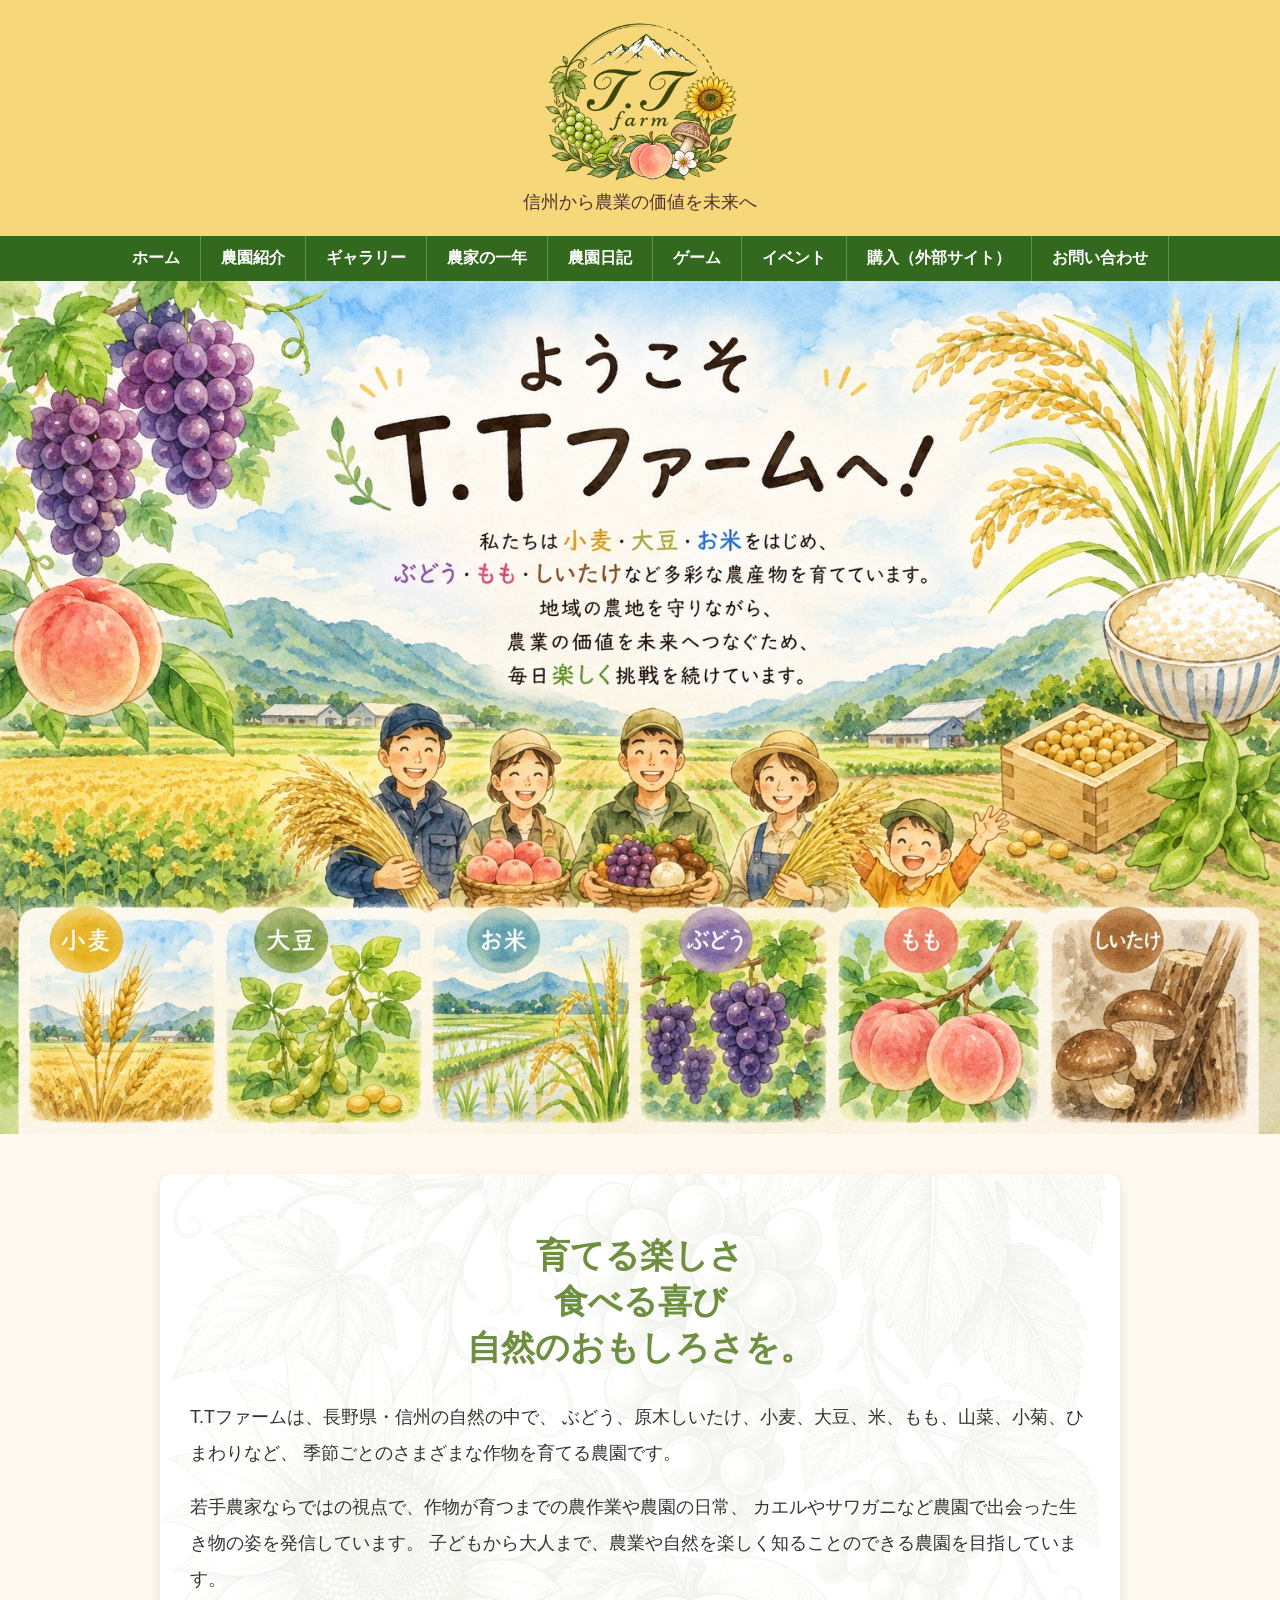
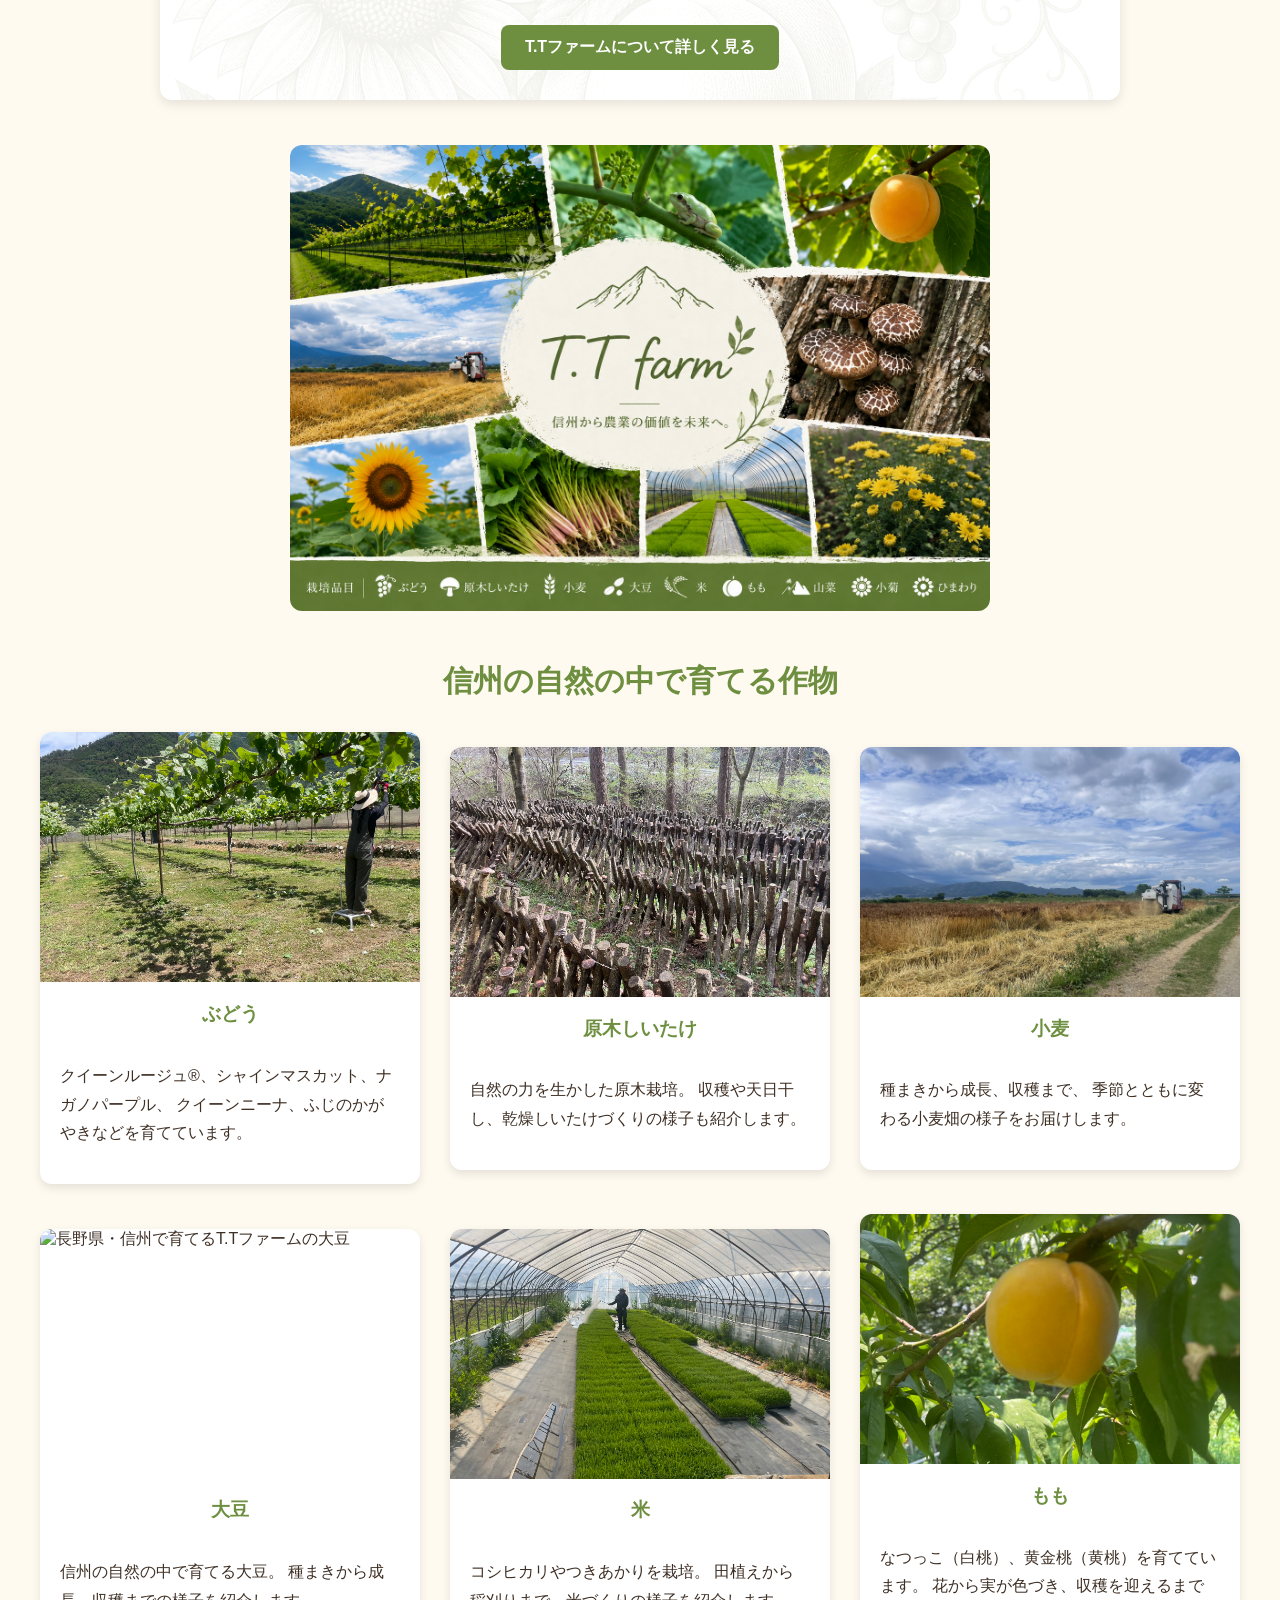
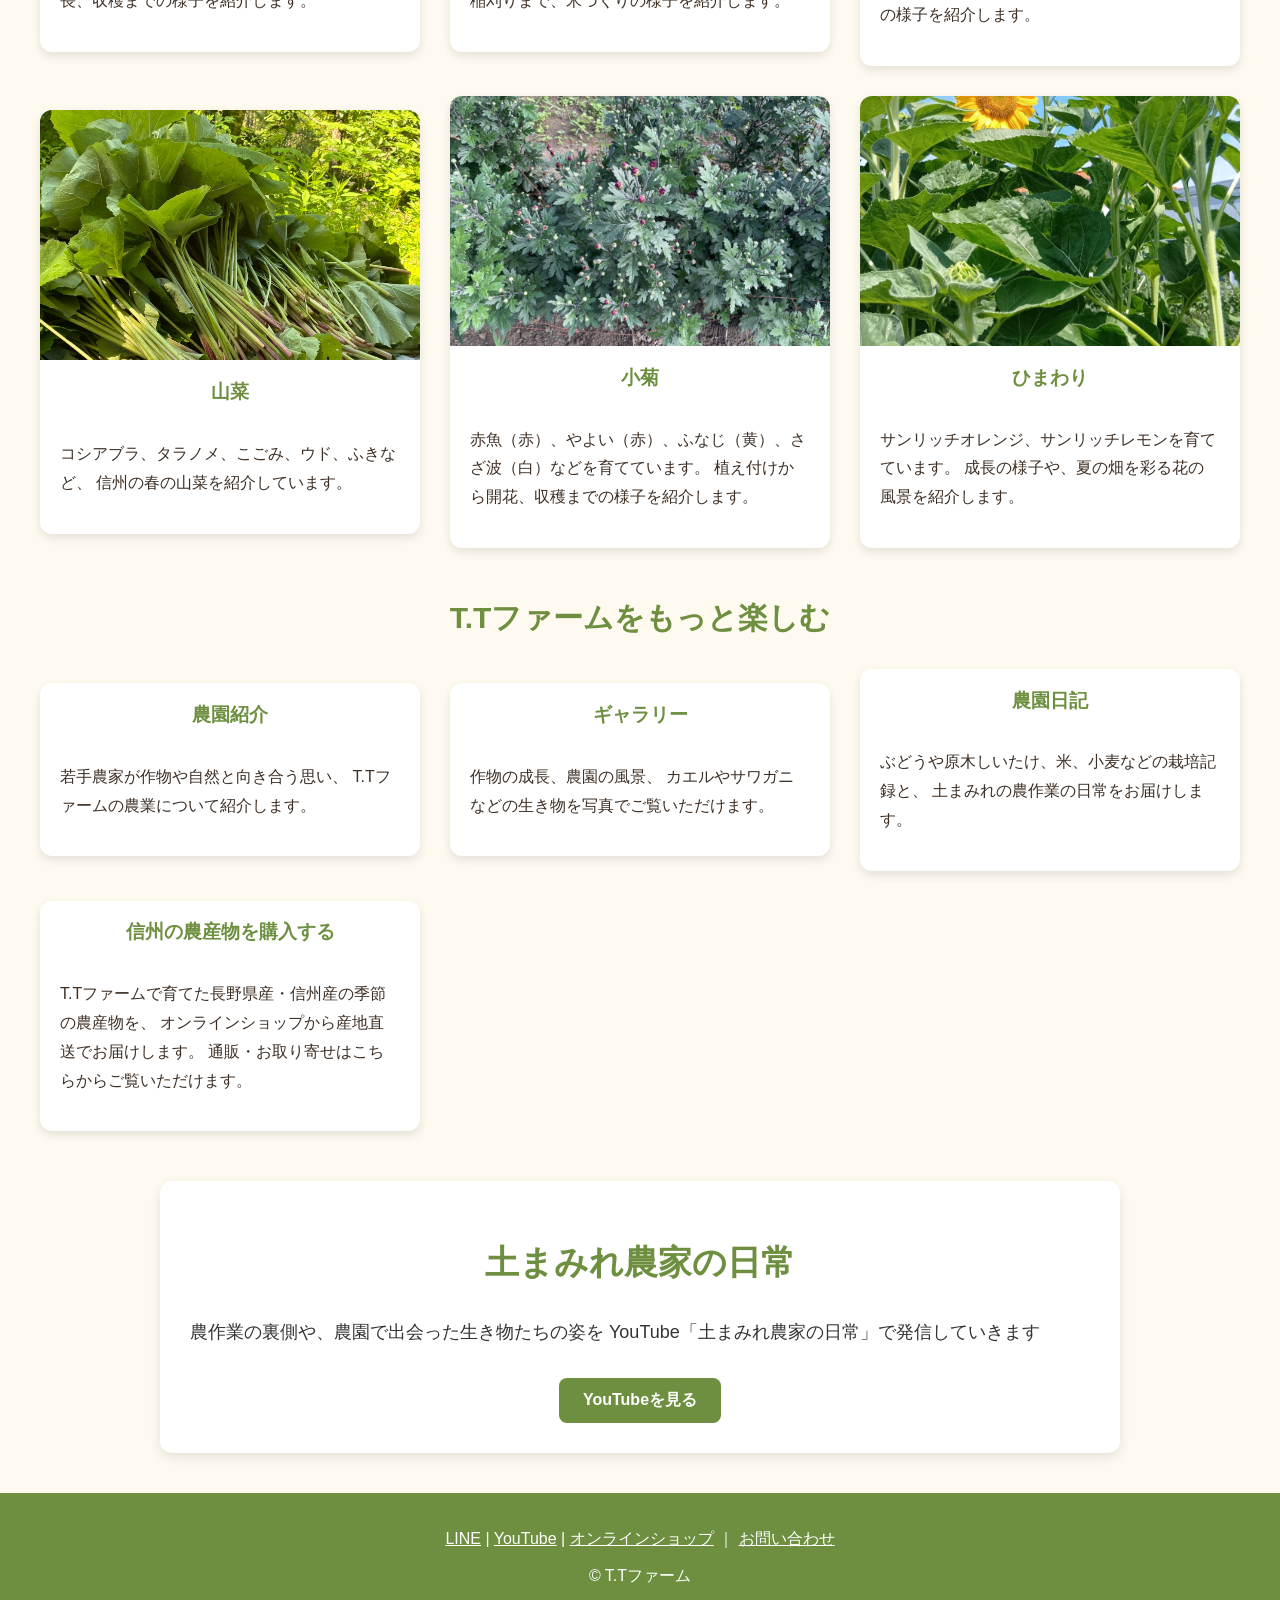
==== commit 58f56e83: "サイト更新" ====
--- a/index.html
+++ b/index.html
@@ -336,7 +336,7 @@
             <a href="gallery.html">ギャラリー</a>
             <a href="year.html">農家の一年</a>
             <a href="diary.html">農園日記</a>
-            <a href="quiz.html">クイズ</a>
+            <a href="game.html">ゲーム</a>
             <a href="event.html">イベント</a>
             <a href="https://ttfarm.theshop.jp" target="_blank" rel="noopener noreferrer">購入（外部サイト）</a>
             <a href="contact.html">お問い合わせ</a>
--- a/css/style.css
+++ b/css/style.css
@@ -283,4 +283,24 @@
         max-width:320px;
         text-align:center;
     }
+}
+
+/* =========================
+   Godot ゲーム
+========================= */
+
+.game-container {
+    width: 100%;
+    max-width: 960px;
+    margin: 24px auto;
+    aspect-ratio: 16 / 9;
+    overflow: hidden;
+    border-radius: 12px;
+}
+
+.game-container iframe {
+    display: block;
+    width: 100%;
+    height: 100%;
+    border: none;
 }
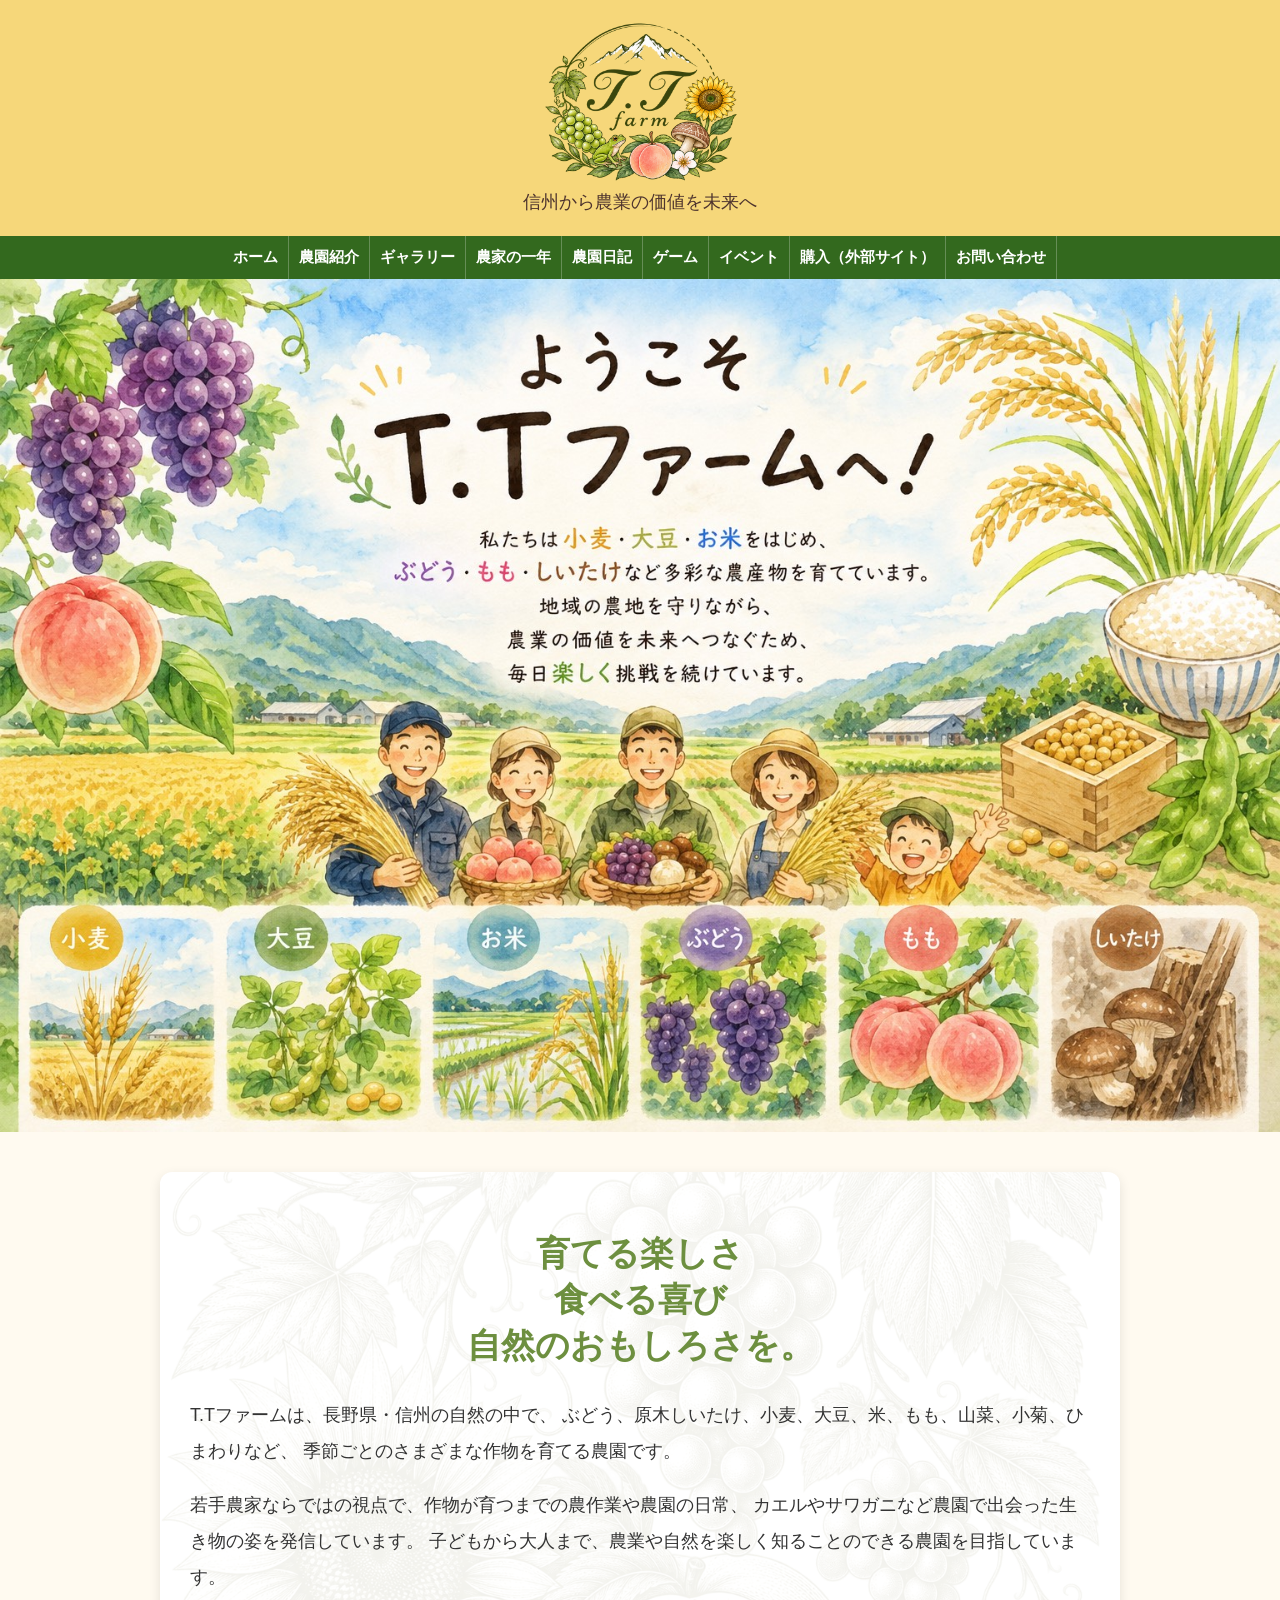
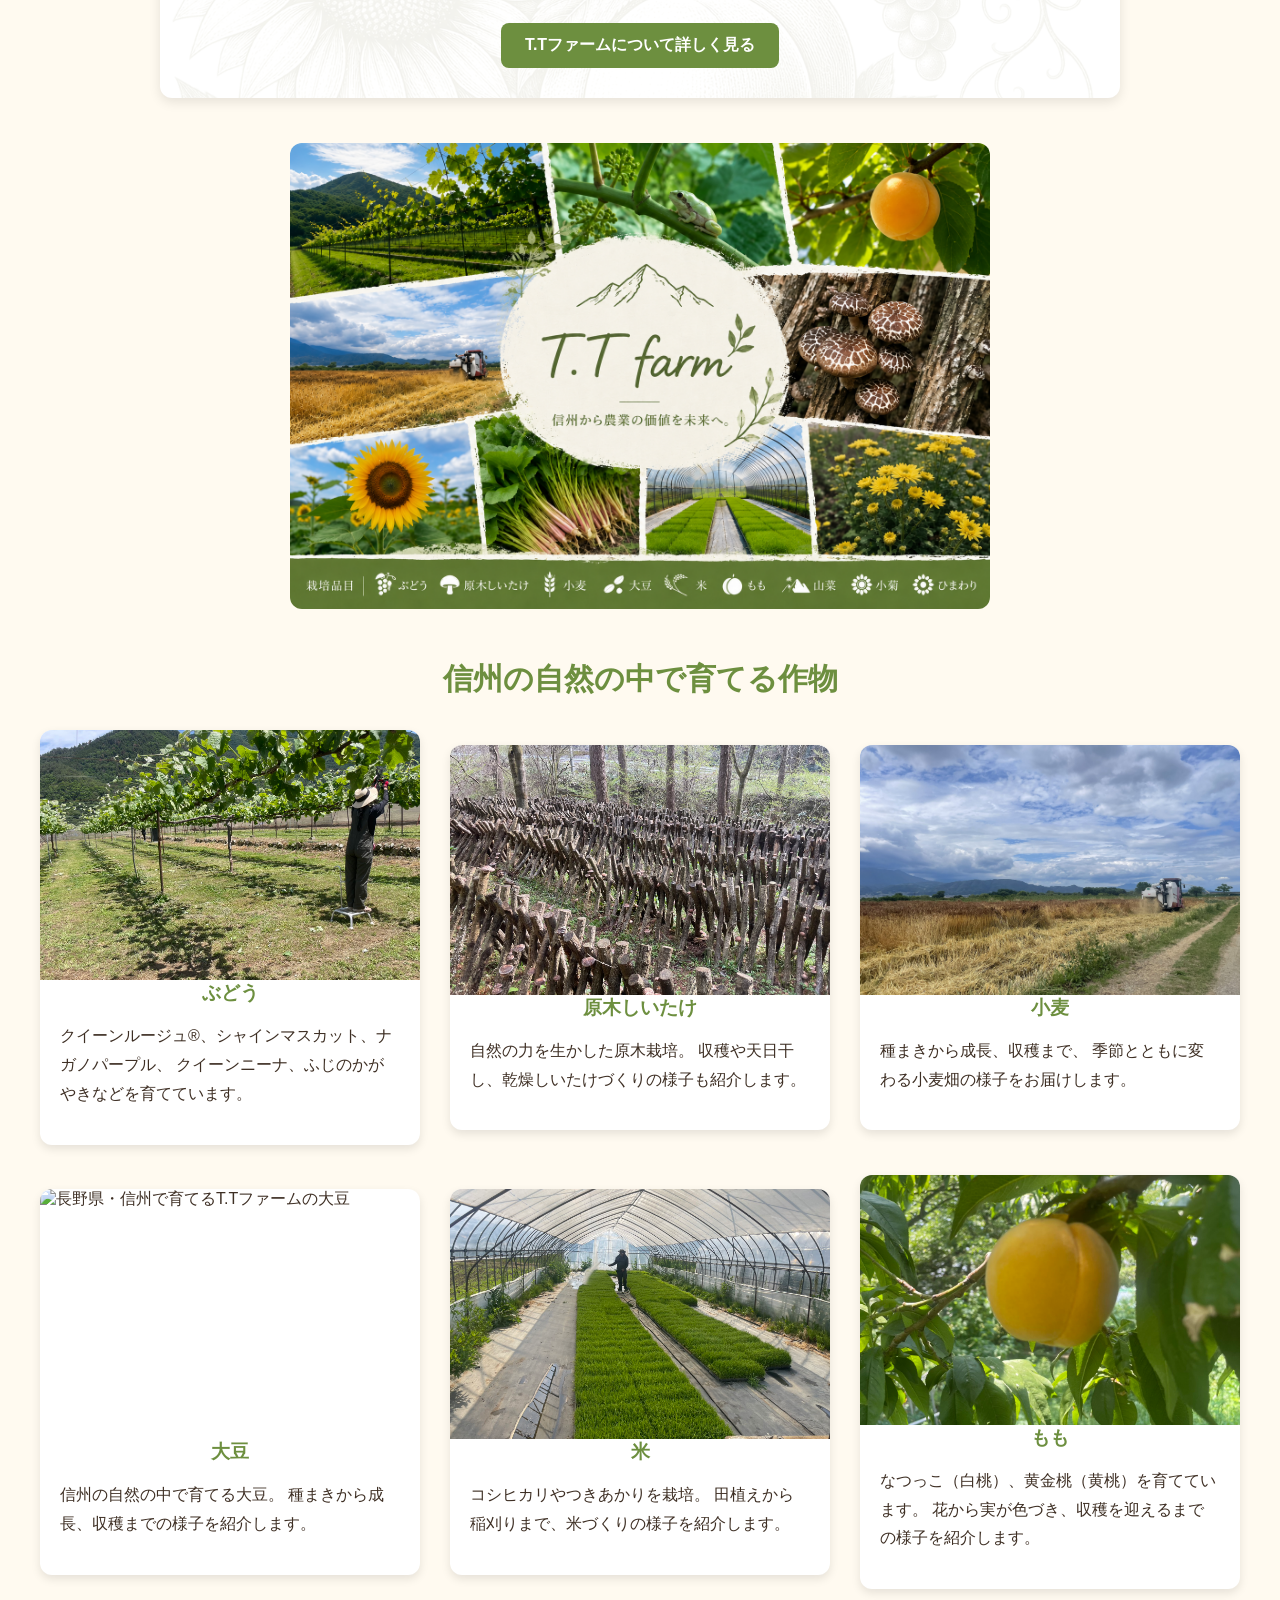
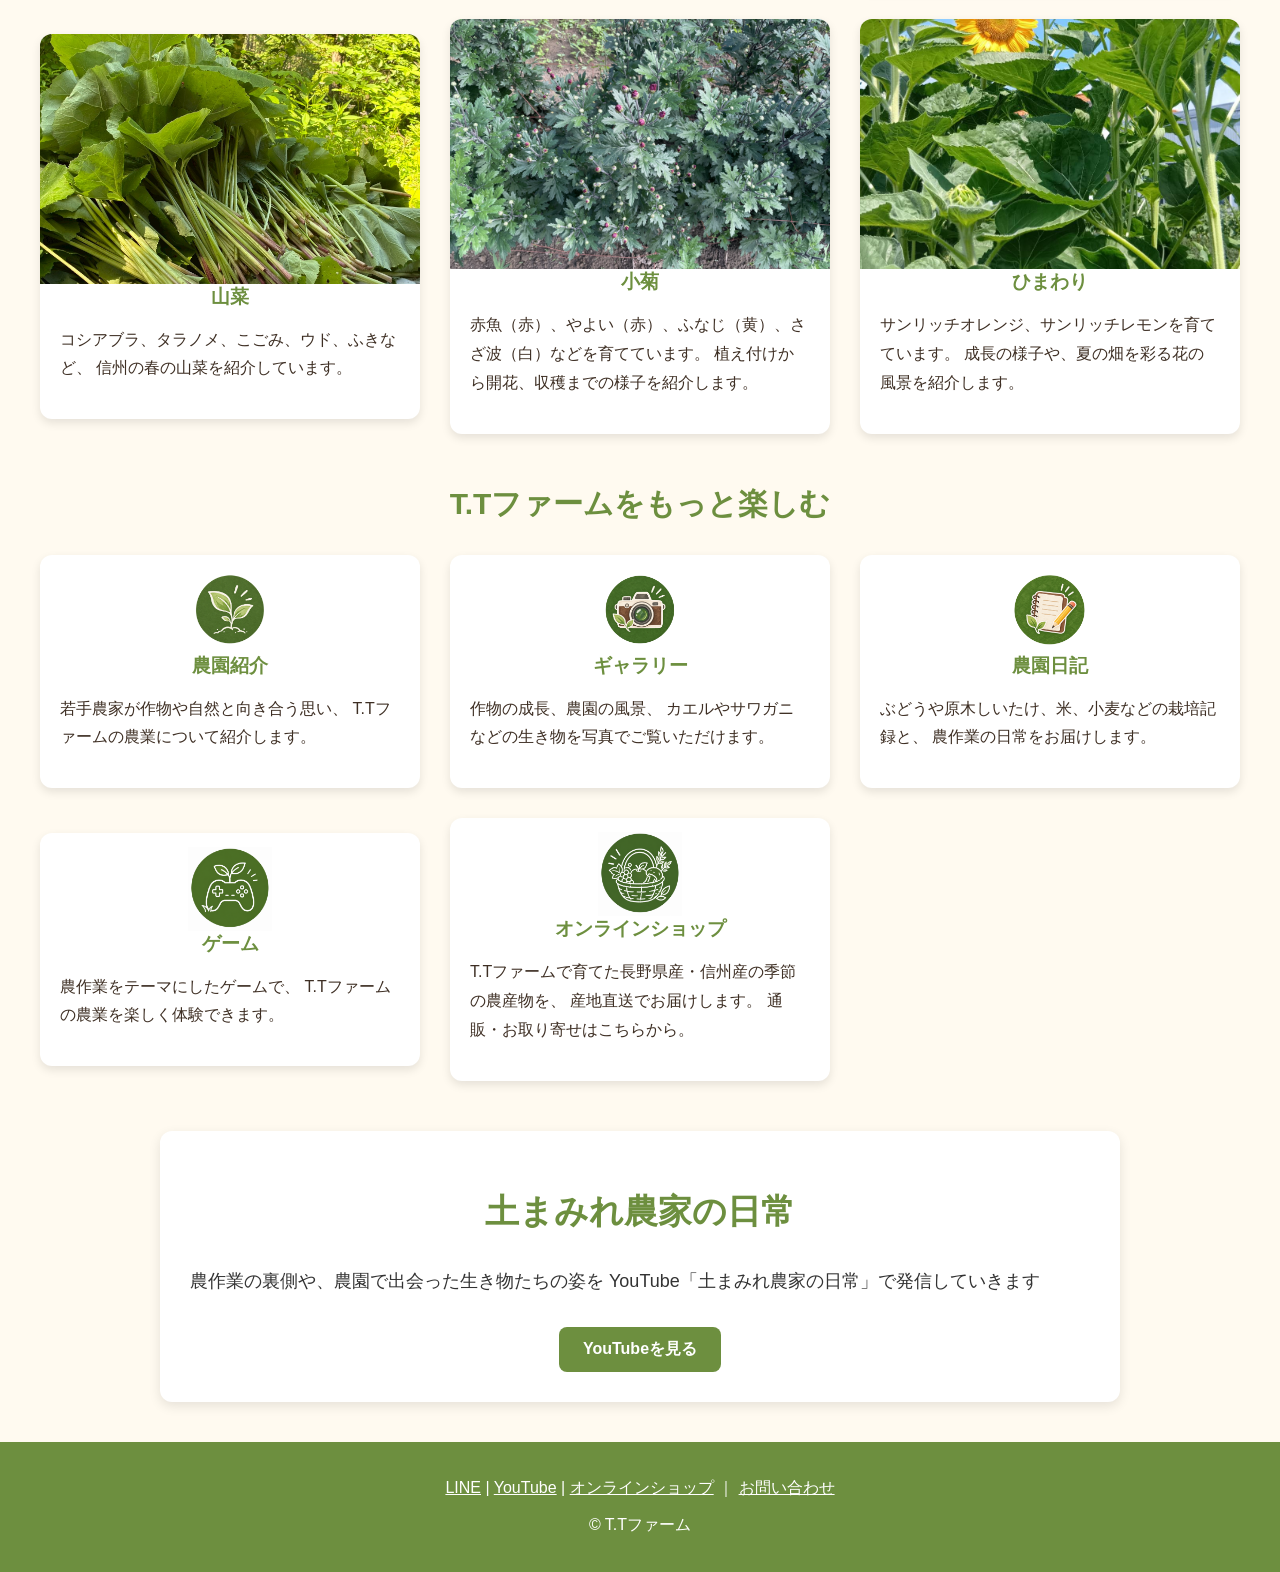
==== commit b9eb8d32: "サイト更新" ====
--- a/index.html
+++ b/index.html
@@ -185,11 +185,41 @@
 
             .link-card{
                 cursor:pointer;
+                transition: transform 0.3s ease, box-shadow 0.3s ease;
             }
 
             .link-card:hover{
                 transform:translateY(-4px);
-                transition:0.3s;
+                box-shadow:0 8px 20px rgba(0,0,0,0.12);
+            }
+
+            .card img.link-icon{
+                width:84px;
+                height:84px;
+                object-fit:contain;
+                margin:14px auto 0;
+            }
+
+            .link-card h3{
+                white-space:nowrap;
+                margin:0;
+            }
+
+            @media(max-width:600px){
+
+                .card img.link-icon{
+                    width:72px;
+                    height:72px;
+                    margin-top:12px auto 0;
+                }
+
+                .link-card h3{
+                    margin:6px 0 3px;
+                }
+
+                .link-card p{
+                    padding:0 16px 14px;
+                }
             }
 
             @media(max-width:900px){
@@ -467,36 +497,59 @@
 
             <div class="cards">
                 <a class="card link-card" href="about.html">
-                    <h3>農園紹介</h3>
-                    <p>
-                        若手農家が作物や自然と向き合う思い、
-                        T.Tファームの農業について紹介します。
-                    </p>
+                    <img class="link-icon" src="images/icon-about.png" alt="">
+                    
+                        <h3>農園紹介</h3>
+                        <p>
+                            若手農家が作物や自然と向き合う思い、
+                            T.Tファームの農業について紹介します。
+                        </p>
+                    
                 </a>
 
                 <a class="card link-card" href="gallery.html">
-                    <h3>ギャラリー</h3>
-                    <p>
-                        作物の成長、農園の風景、
-                        カエルやサワガニなどの生き物を写真でご覧いただけます。
-                    </p>
+                    <img class="link-icon" src="images/icon-gallery.png" alt="">
+                    
+                        <h3>ギャラリー</h3>
+                        <p>
+                            作物の成長、農園の風景、
+                            カエルやサワガニなどの生き物を写真でご覧いただけます。
+                        </p>
+                    
                 </a>
 
                 <a class="card link-card" href="diary.html">
-                    <h3>農園日記</h3>
-                    <p>
-                        ぶどうや原木しいたけ、米、小麦などの栽培記録と、
-                        土まみれの農作業の日常をお届けします。
-                    </p>
+                    <img class="link-icon" src="images/icon-diary.png" alt="">
+                    
+                        <h3>農園日記</h3>
+                        <p>
+                            ぶどうや原木しいたけ、米、小麦などの栽培記録と、
+                            農作業の日常をお届けします。
+                        </p>
+                    
+                </a>
+
+                <a class="card link-card" href="game.html">
+                    <img class="link-icon" src="images/icon-game.png" alt="">
+                    
+                        <h3>ゲーム</h3>
+                        <p>
+                            農作業をテーマにしたゲームで、
+                            T.Tファームの農業を楽しく体験できます。
+                        </p>
+                    
                 </a>
 
                 <a class="card link-card" href="https://ttfarm.theshop.jp" target="_blank" rel="noopener noreferrer">
-                    <h3>信州の農産物を購入する</h3>
-                    <p>
-                        T.Tファームで育てた長野県産・信州産の季節の農産物を、
-                        オンラインショップから産地直送でお届けします。
-                        通販・お取り寄せはこちらからご覧いただけます。
-                    </p>
+                    <img class="link-icon" src="images/icon-shop.png" alt="">
+                    
+                        <h3>オンラインショップ</h3>
+                        <p>
+                            T.Tファームで育てた長野県産・信州産の季節の農産物を、
+                            産地直送でお届けします。
+                            通販・お取り寄せはこちらから。
+                        </p>
+                    
                 </a>
             </div>
 
--- a/css/style.css
+++ b/css/style.css
@@ -274,16 +274,103 @@
 @media(max-width:600px){
 
     .about-links{
-        flex-direction:column;
+        display:grid;
+        grid-template-columns:repeat(2, 1fr);
+        gap:12px;
+        align-items:stretch;
+    }
+
+    .about-links a{
+        width:100%;
+        max-width:none;
+        box-sizing:border-box;
+
+        display:flex;
         align-items:center;
-    }
-
-    .about-links a{
-        width:90%;
-        max-width:320px;
+        justify-content:center;
         text-align:center;
-    }
-}
+        /* ボタン内の文字を改行しない */
+        white-space:nowrap;
+
+        /* 狭いスマホでは少しだけ文字を小さくする */
+        font-size:clamp(13px, 3.6vw, 16px);
+    
+    }
+}
+
+/* ===== 改行させない調整・改訂版 ===== */
+
+
+/* =========================
+   PCナビ
+========================= */
+@media (min-width:769px){
+
+    #nav-menu{
+        display:flex !important;
+        justify-content:center !important;
+        align-items:center !important;
+        flex-wrap:nowrap !important;
+        width:100% !important;
+    }
+
+    #nav-menu a{
+        flex:0 0 auto !important;
+        white-space:nowrap !important;
+
+        padding-left:10px !important;
+        padding-right:10px !important;
+
+        font-size:15px !important;
+    }
+}
+
+
+/* =========================
+   スマホ
+========================= */
+@media (max-width:768px){
+
+    /* 「信州の自然の中で育てる作物」などを1行 */
+    .home-section > h2{
+        white-space:nowrap !important;
+
+        font-size:clamp(17px, 5.3vw, 22px) !important;
+        letter-spacing:-0.5px !important;
+        line-height:1.35 !important;
+
+        width:100% !important;
+        text-align:center !important;
+    }
+
+
+    /* フッターのリンクを全部1行 */
+    footer p:first-child{
+        white-space:nowrap !important;
+
+        width:100% !important;
+        max-width:100% !important;
+
+        margin-left:auto !important;
+        margin-right:auto !important;
+
+        padding-left:5px !important;
+        padding-right:5px !important;
+
+        font-size:clamp(9px, 2.7vw, 12px) !important;
+        letter-spacing:-0.5px !important;
+        line-height:1.5 !important;
+
+        text-align:center !important;
+    }
+
+    footer p:first-child a{
+        display:inline !important;
+        white-space:nowrap !important;
+        font-size:inherit !important;
+    }
+}
+
 
 /* =========================
    Godot ゲーム
@@ -302,5 +389,56 @@
     display: block;
     width: 100%;
     height: 100%;
-    border: none;
+    border: 0;
+}
+
+
+
+/* スマホ・タブレットを横向きにしたとき */
+@media (orientation: landscape) and (pointer: coarse) {
+
+    html,
+    body {
+        margin: 0 !important;
+        padding: 0 !important;
+        width: 100% !important;
+        height: 100% !important;
+        overflow: hidden !important;
+    }
+
+    .game-container {
+        position: fixed !important;
+
+        /* 画面のど真ん中に配置 */
+        top: 50% !important;
+        left: 50% !important;
+        transform: translate(-50%, -50%) !important;
+
+        /* 縦幅をスマホ画面に合わせる */
+        height: 100dvh !important;
+
+        /* 1152×648（16:9）を維持 */
+        width: calc(100dvh * 16 / 9) !important;
+
+        max-width: 100vw !important;
+        max-height: 100dvh !important;
+
+        margin: 0 !important;
+        padding: 0 !important;
+
+        aspect-ratio: 16 / 9 !important;
+        border-radius: 0 !important;
+        overflow: hidden !important;
+
+        z-index: 99999 !important;
+        background: #000;
+    }
+
+    .game-container iframe {
+        display: block;
+        width: 100% !important;
+        height: 100% !important;
+        max-width: none !important;
+        border: 0 !important;
+    }
 }
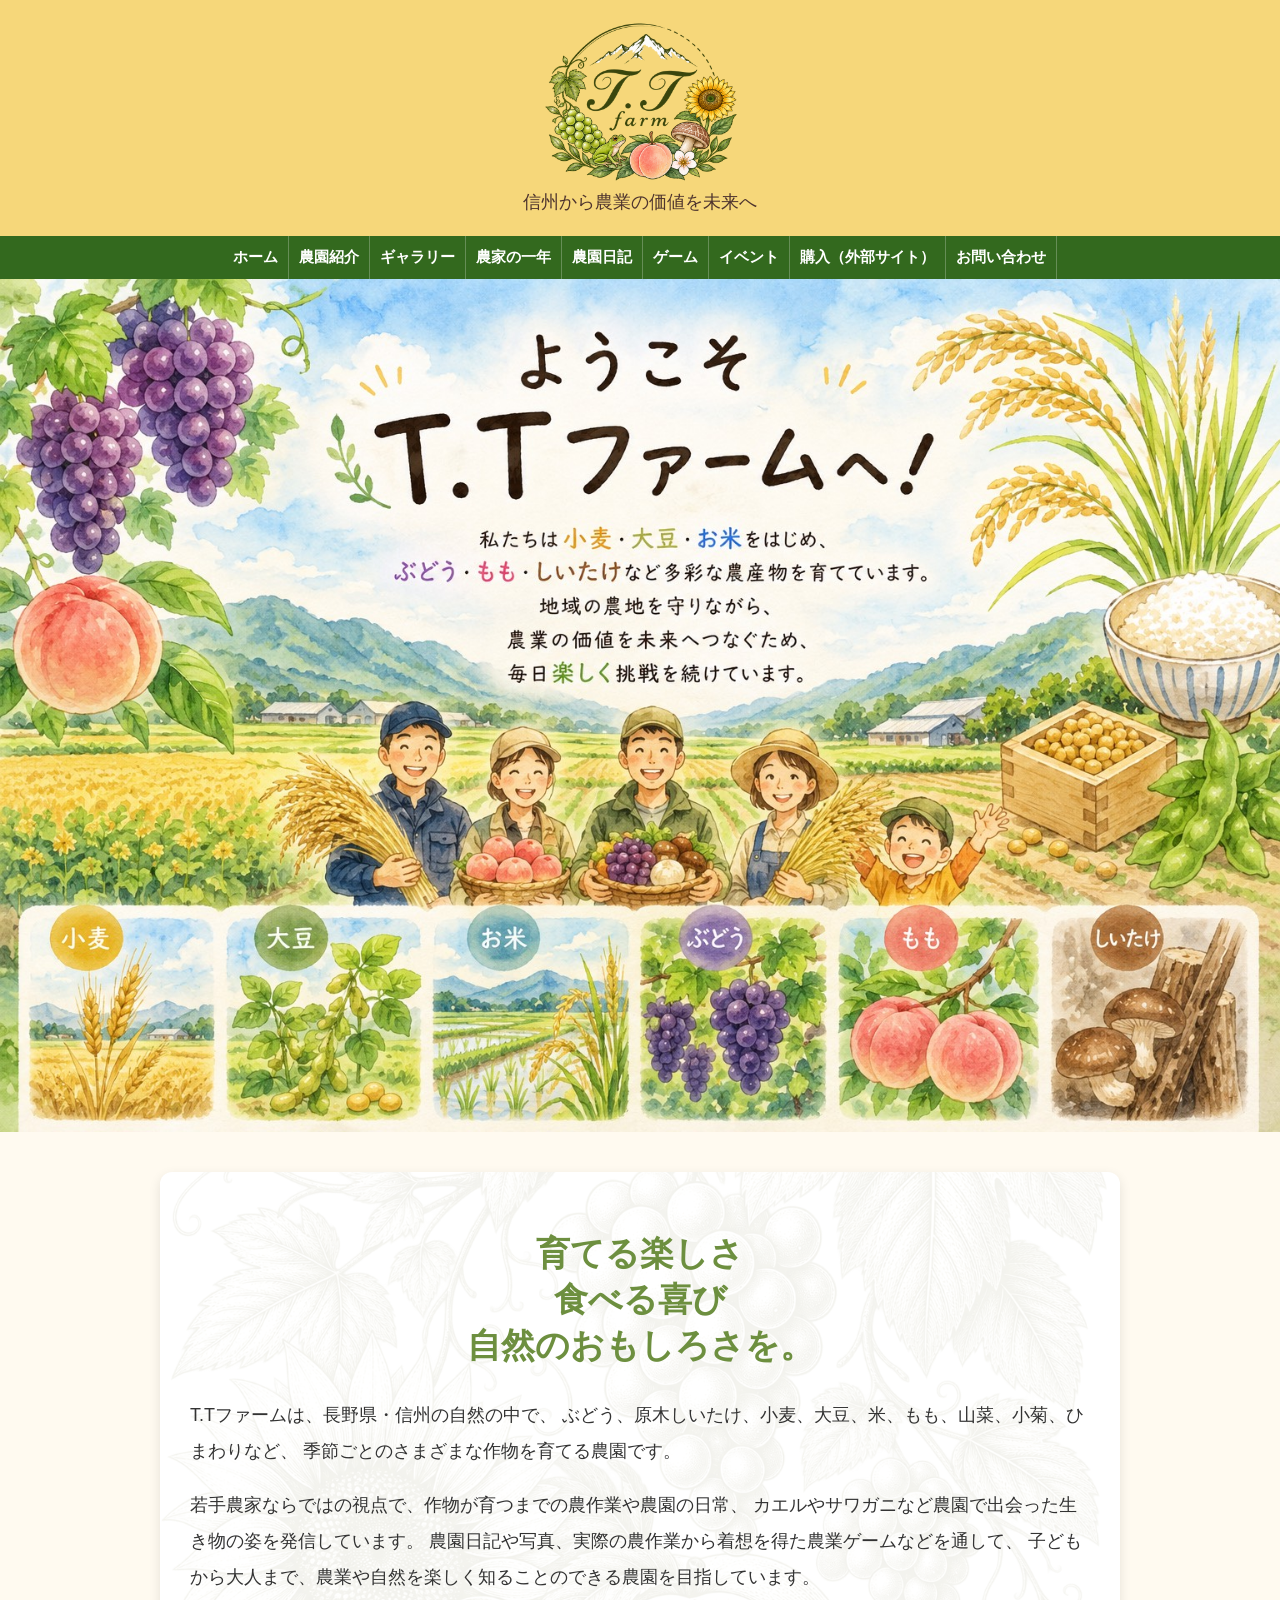
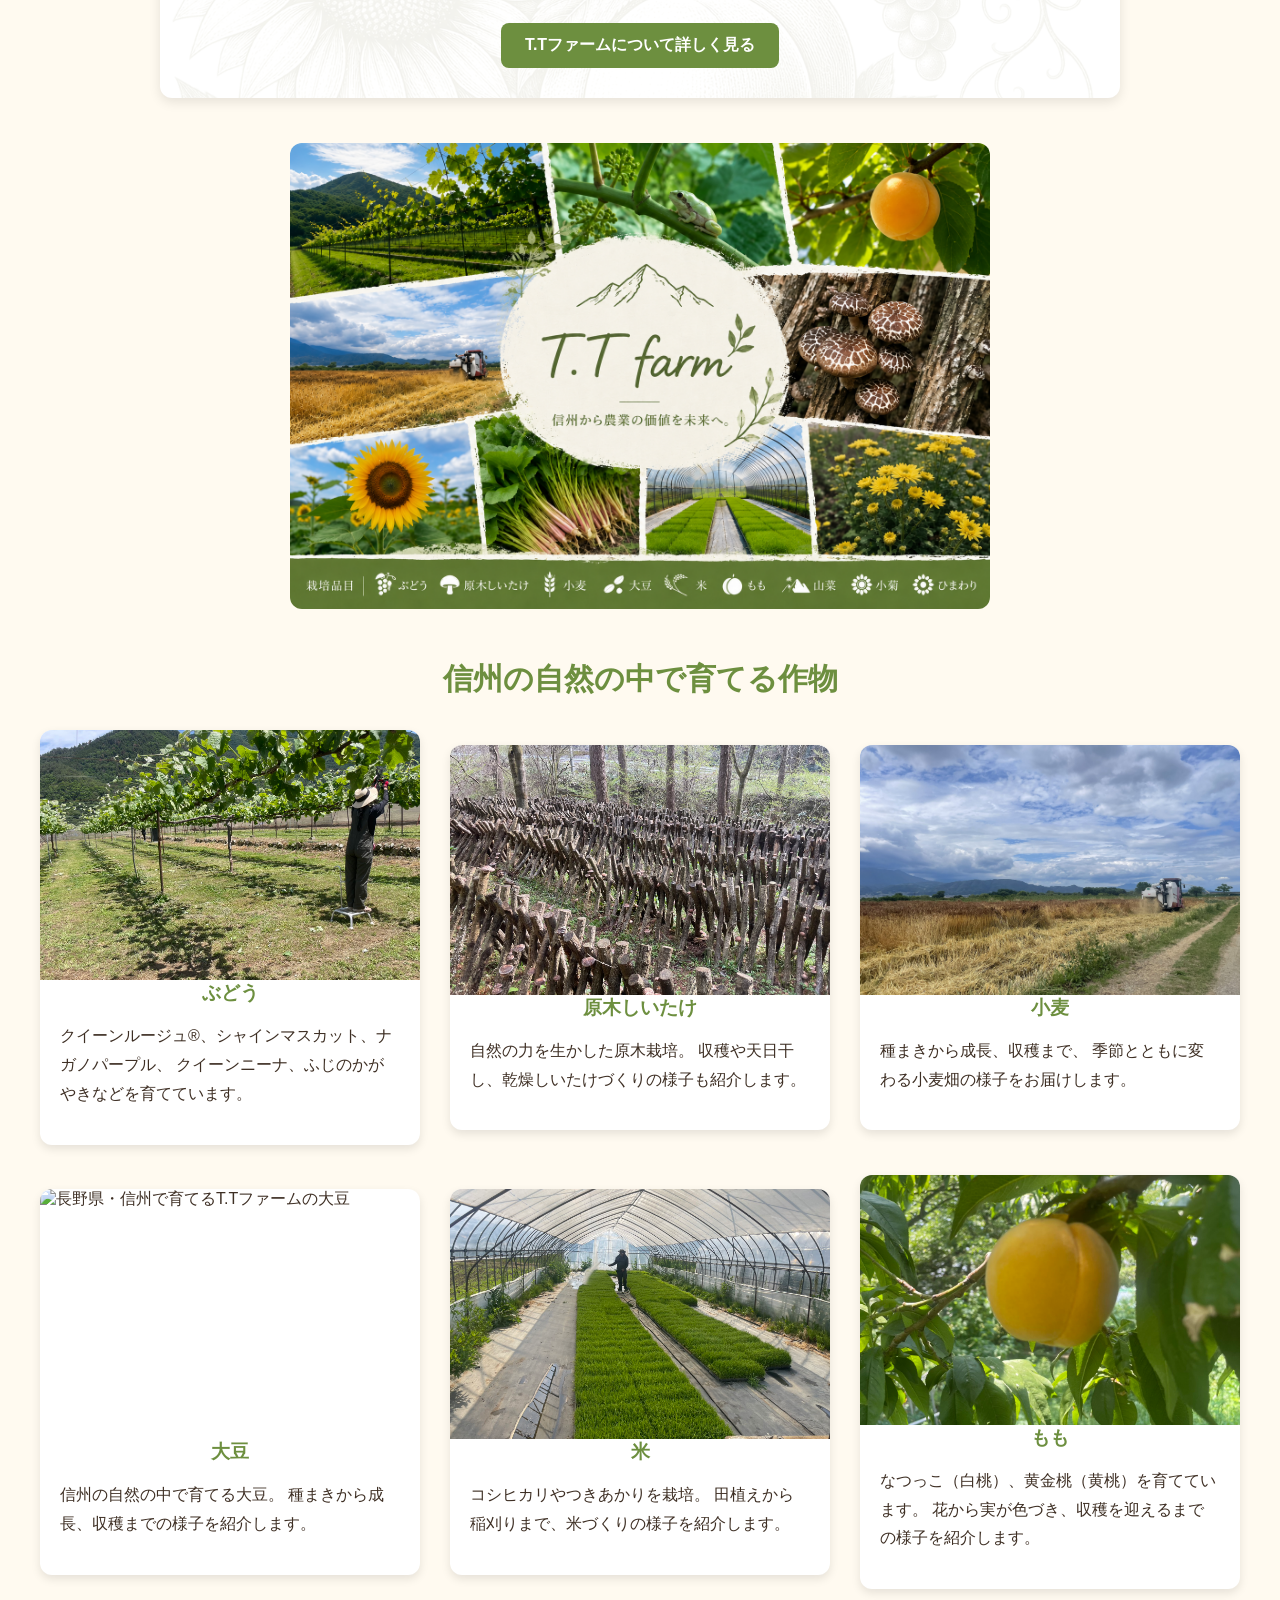
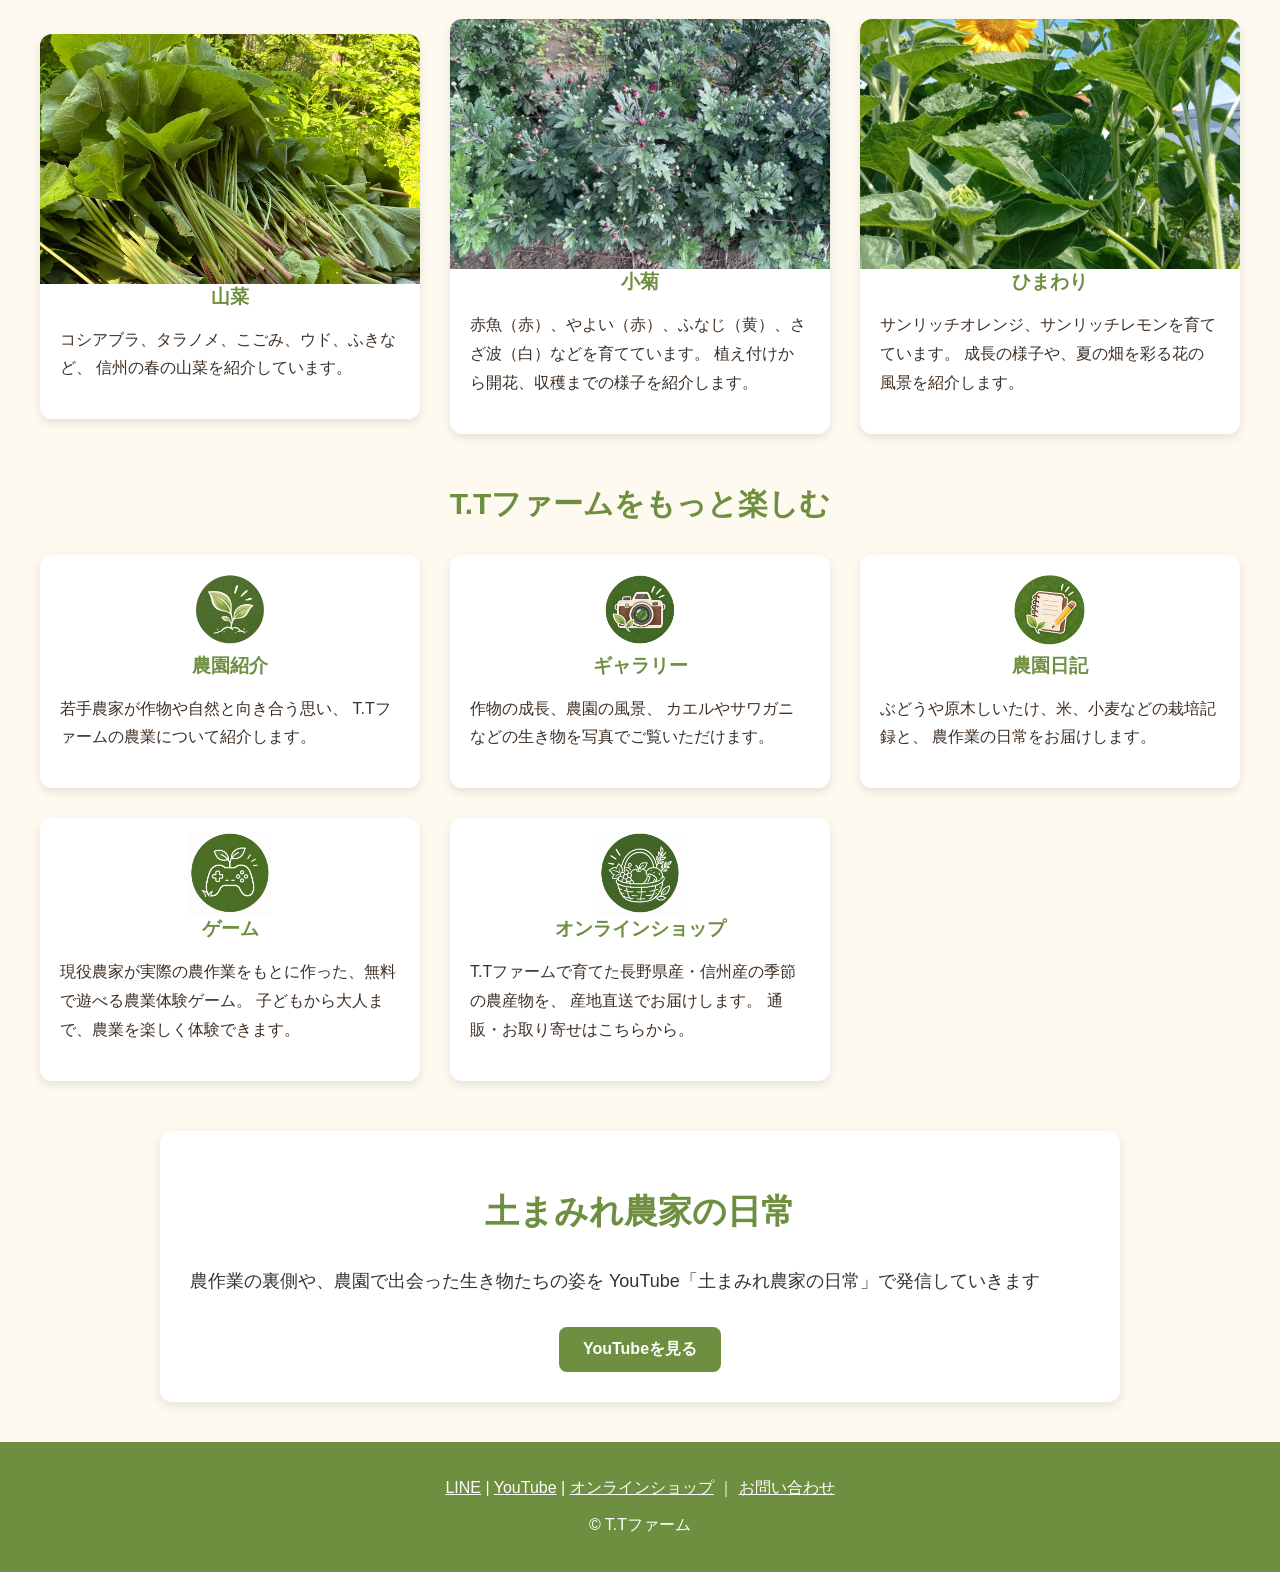
==== commit e05b3003: "サイト更新" ====
--- a/index.html
+++ b/index.html
@@ -6,7 +6,7 @@
         content="width=device-width, initial-scale=1.0">
         <title>T.Tファーム｜長野県・信州の農園</title>
 
-        <meta name="description" content="T.Tファームは長野県・信州でぶどう、原木しいたけ、米、もも、山菜、小菊、ひまわり、小麦、大豆などを育てる農園です。若手農家が農園日記や生き物の写真を通して、農業と自然の魅力を発信しています。">
+        <meta name="description" content="T.Tファームは長野県・信州でぶどう、原木しいたけ、米、もも、山菜、小菊、ひまわり、小麦、大豆などを育てる農園です。若手農家が農園日記や生き物の写真、農業体験ゲームを通して、農業と自然の魅力を発信しています。">
 
         <link rel="canonical" href="https://tt-farm.com/">
         <link rel="preconnect" href="https://fonts.googleapis.com">
@@ -19,7 +19,7 @@
         <meta property="og:site_name" content="T.Tファーム">
         <meta property="og:title" content="T.Tファーム｜長野県・信州の農園">
         <meta property="og:description"
-        content="ぶどう、原木しいたけ、小麦、大豆、米、もも、山菜、小菊、ひまわりなどを育てるT.Tファーム。農園日記や生き物の写真を通して、農業と自然の魅力を発信しています。">
+        content="ぶどう、原木しいたけ、小麦、大豆、米、もも、山菜、小菊、ひまわりなどを育てるT.Tファーム。農園日記や生き物の写真、農業体験ゲームを通して、農業と自然の魅力を発信しています。">
         <meta property="og:url" content="https://tt-farm.com/">
         <meta property="og:image" content="https://tt-farm.com/images/main.jpg">
         <meta property="og:image:alt" content="T.Tファームの作物と農園の風景">
@@ -210,7 +210,7 @@
                 .card img.link-icon{
                     width:72px;
                     height:72px;
-                    margin-top:12px auto 0;
+                    margin:12px auto 0;
                 }
 
                 .link-card h3{
@@ -335,7 +335,10 @@
                     "大豆栽培",
                     "小菊栽培",
                     "ひまわり栽培",
-                    "農産物販売"
+                    "農産物販売",
+                    "農業ゲーム",
+                    "農業体験",
+                    "農業の情報発信"
                 ],
 
                 "sameAs": [
@@ -392,6 +395,7 @@
             <p>
                 若手農家ならではの視点で、作物が育つまでの農作業や農園の日常、
                 カエルやサワガニなど農園で出会った生き物の姿を発信しています。
+                農園日記や写真、実際の農作業から着想を得た農業ゲームなどを通して、
                 子どもから大人まで、農業や自然を楽しく知ることのできる農園を目指しています。
             </p>
 
@@ -534,8 +538,8 @@
                     
                         <h3>ゲーム</h3>
                         <p>
-                            農作業をテーマにしたゲームで、
-                            T.Tファームの農業を楽しく体験できます。
+                            現役農家が実際の農作業をもとに作った、無料で遊べる農業体験ゲーム。
+                            子どもから大人まで、農業を楽しく体験できます。
                         </p>
                     
                 </a>
